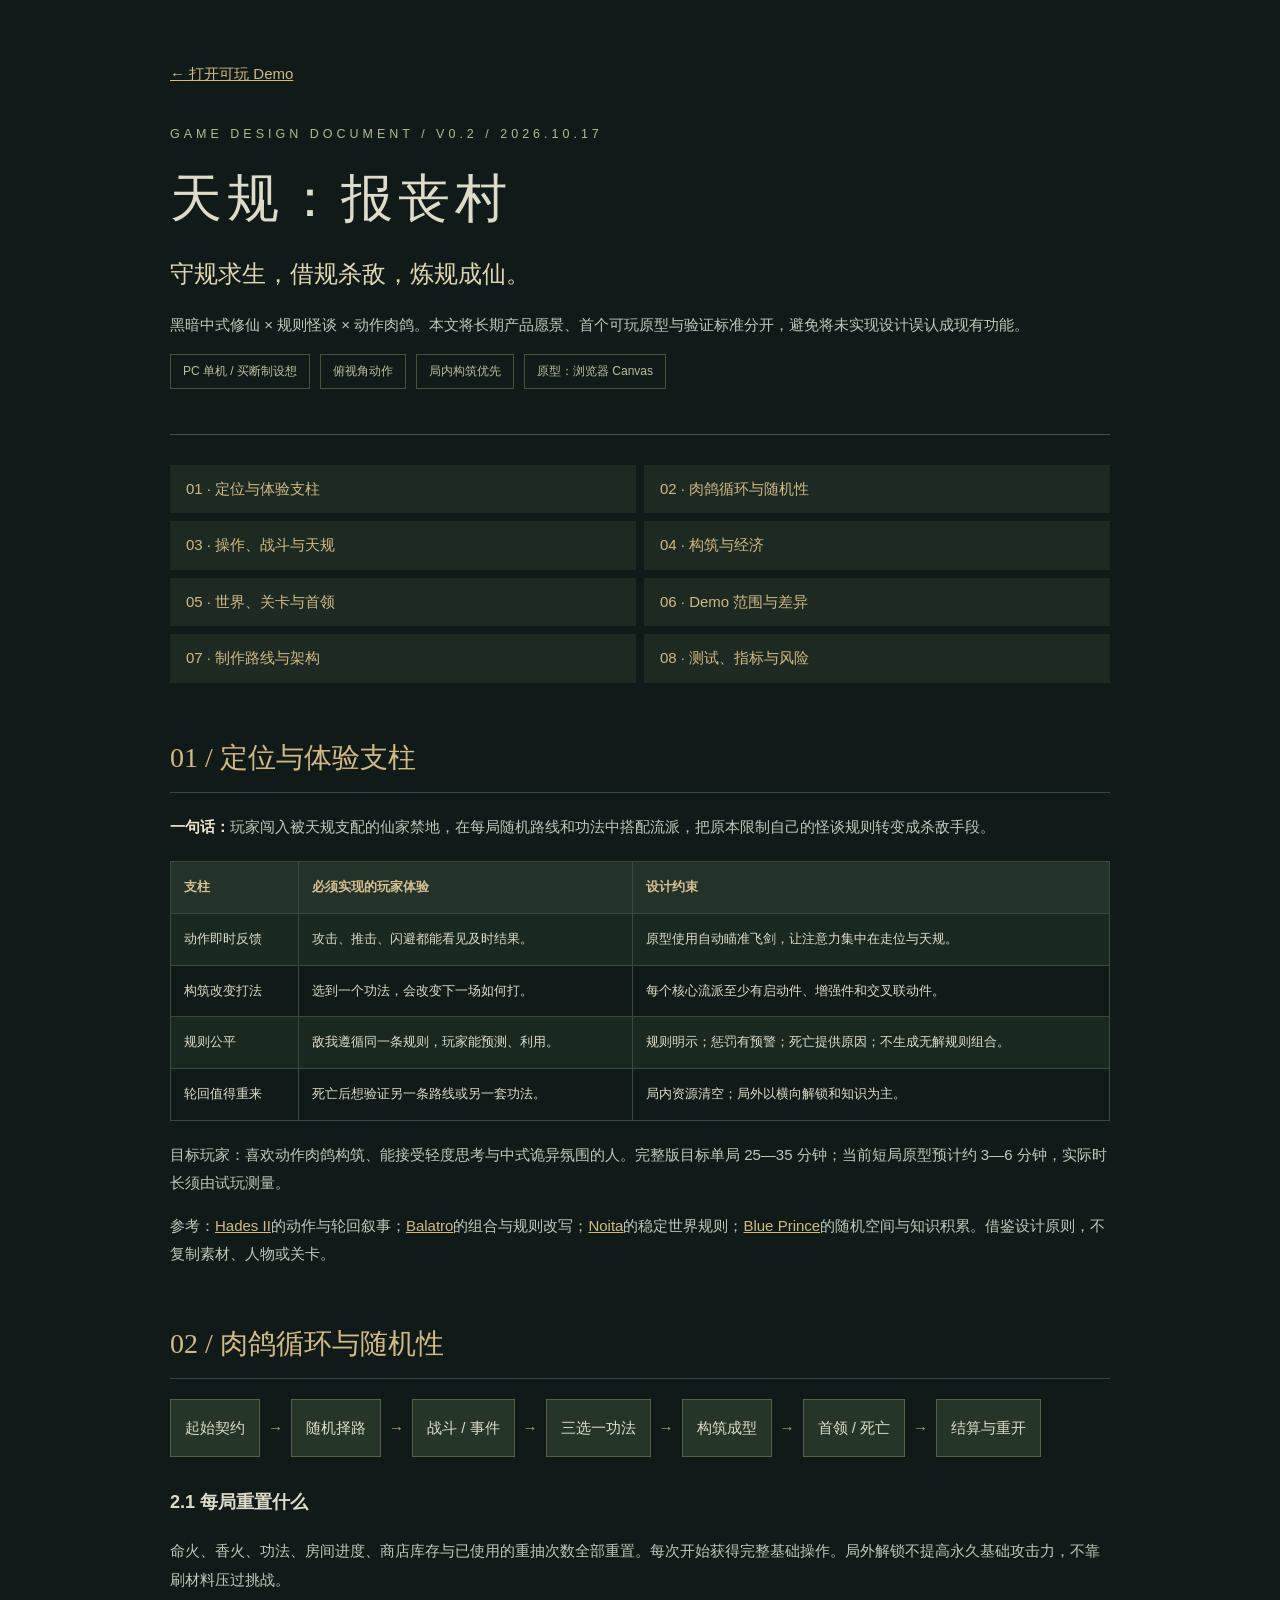
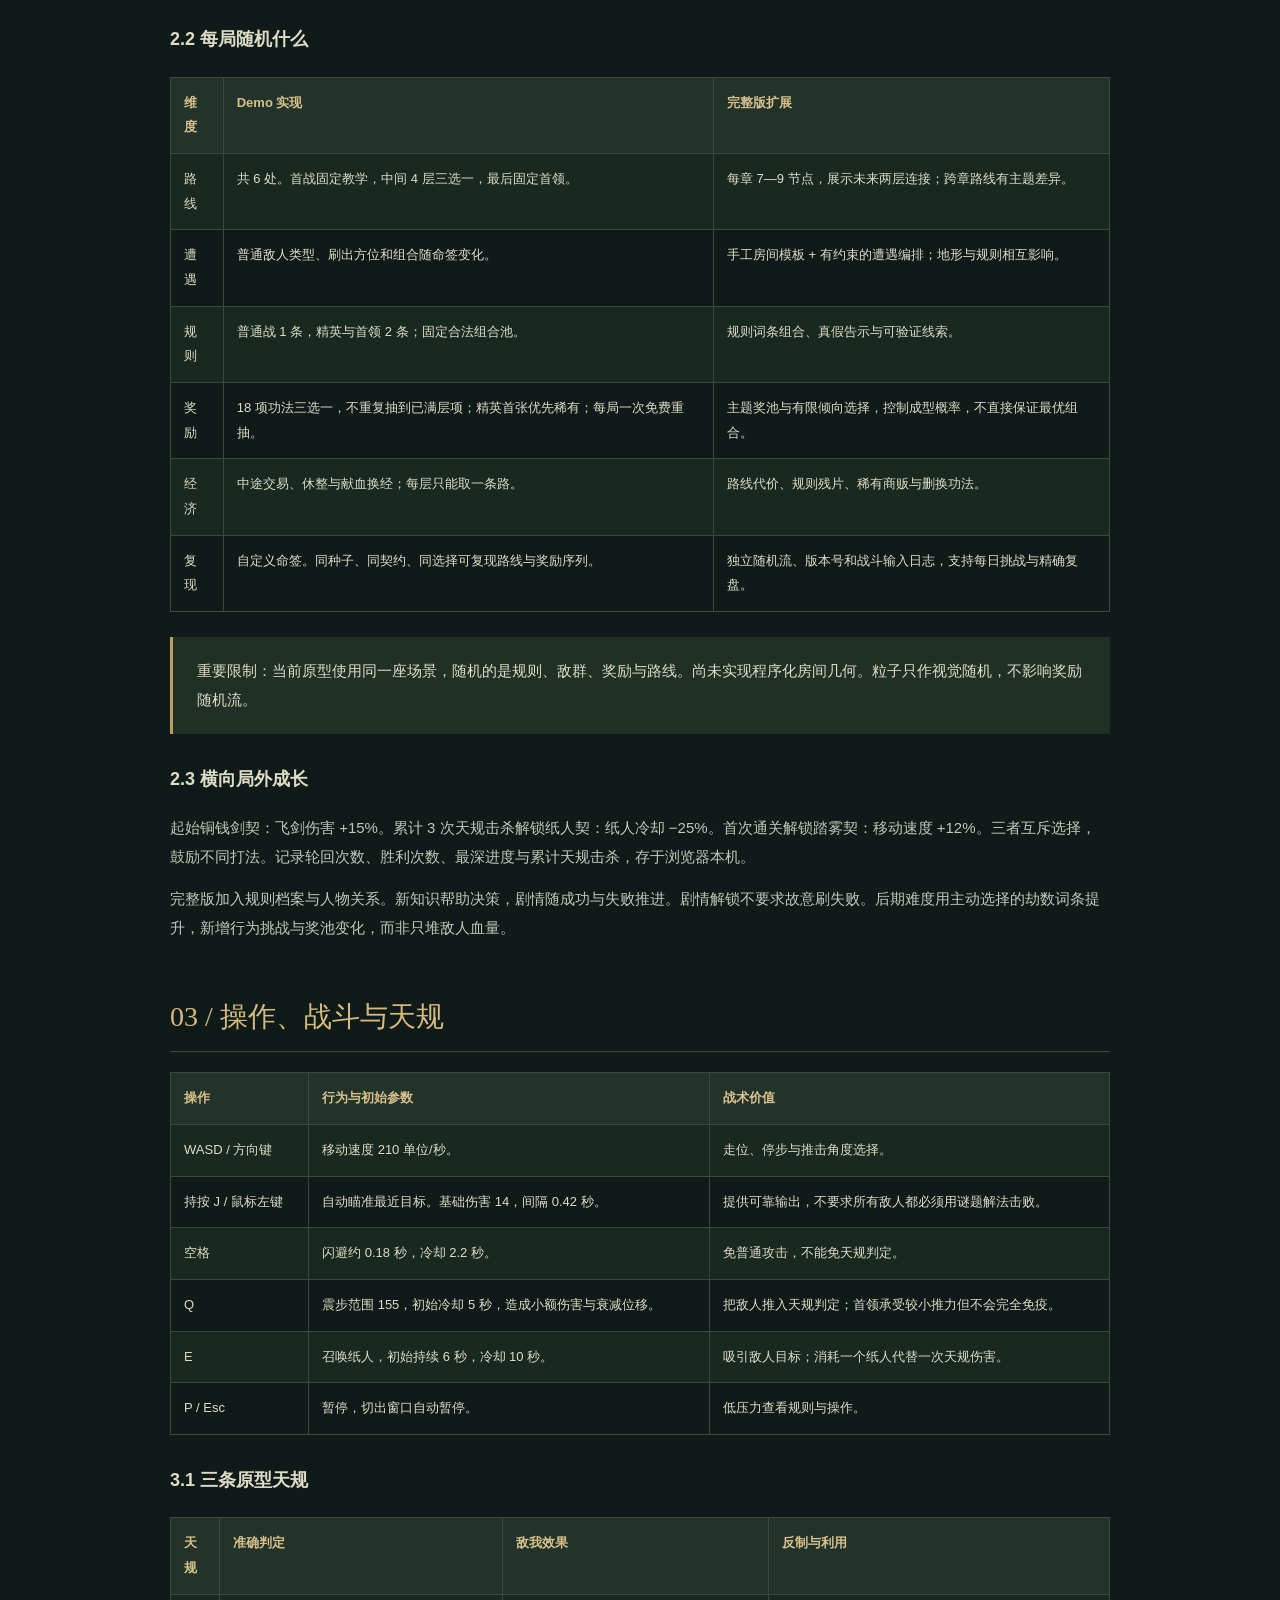
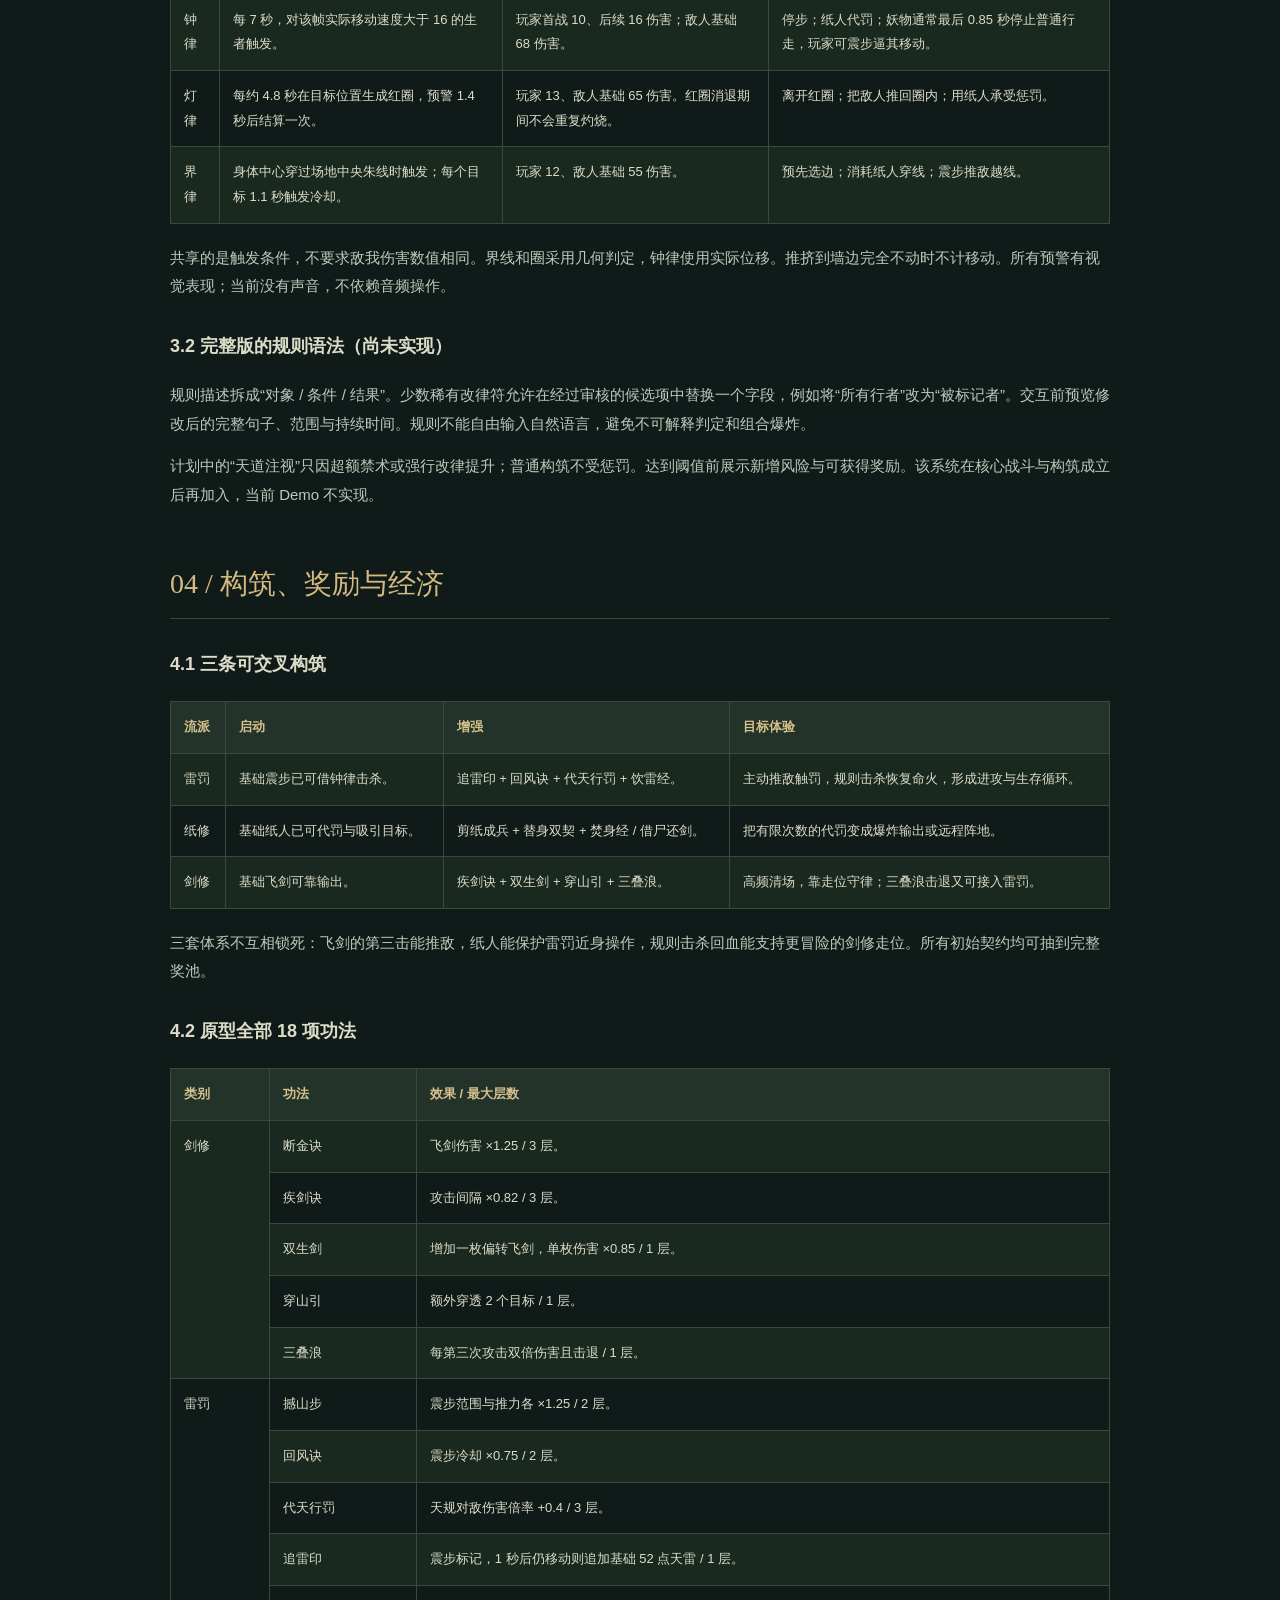
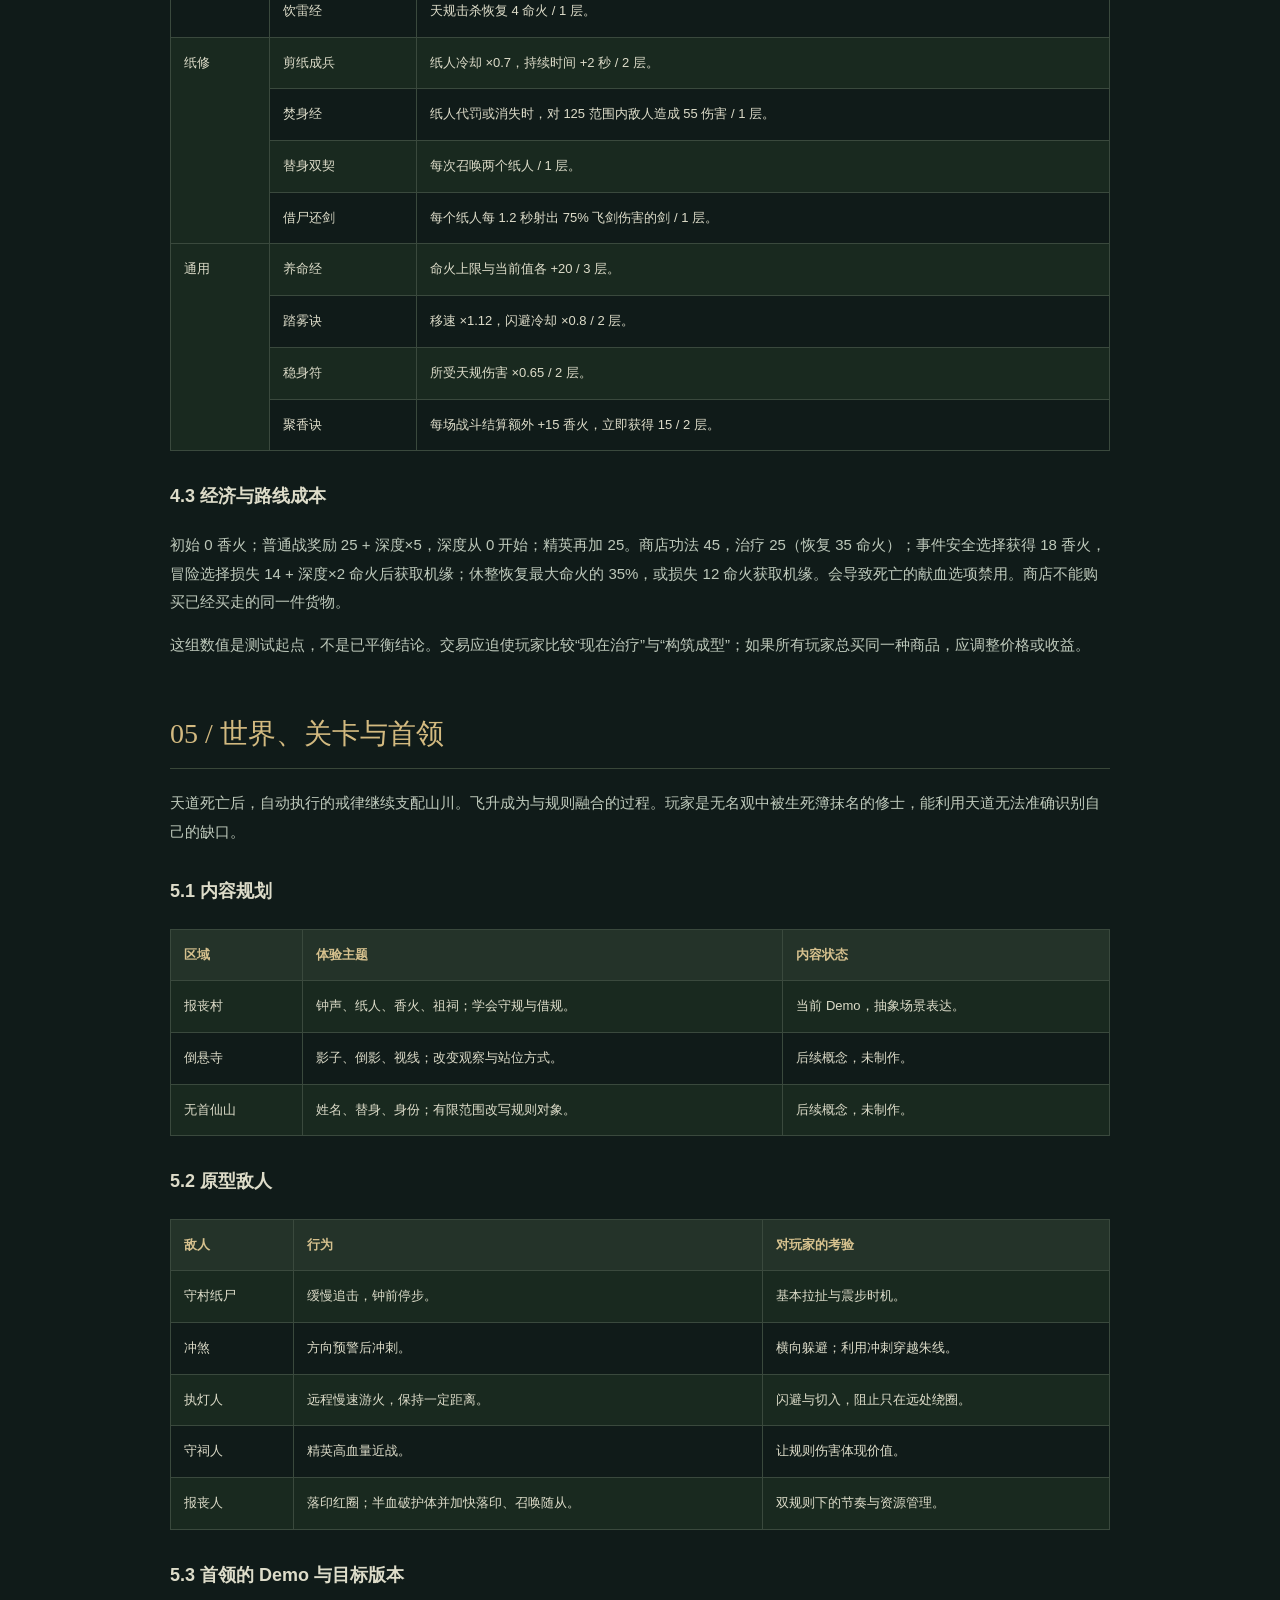
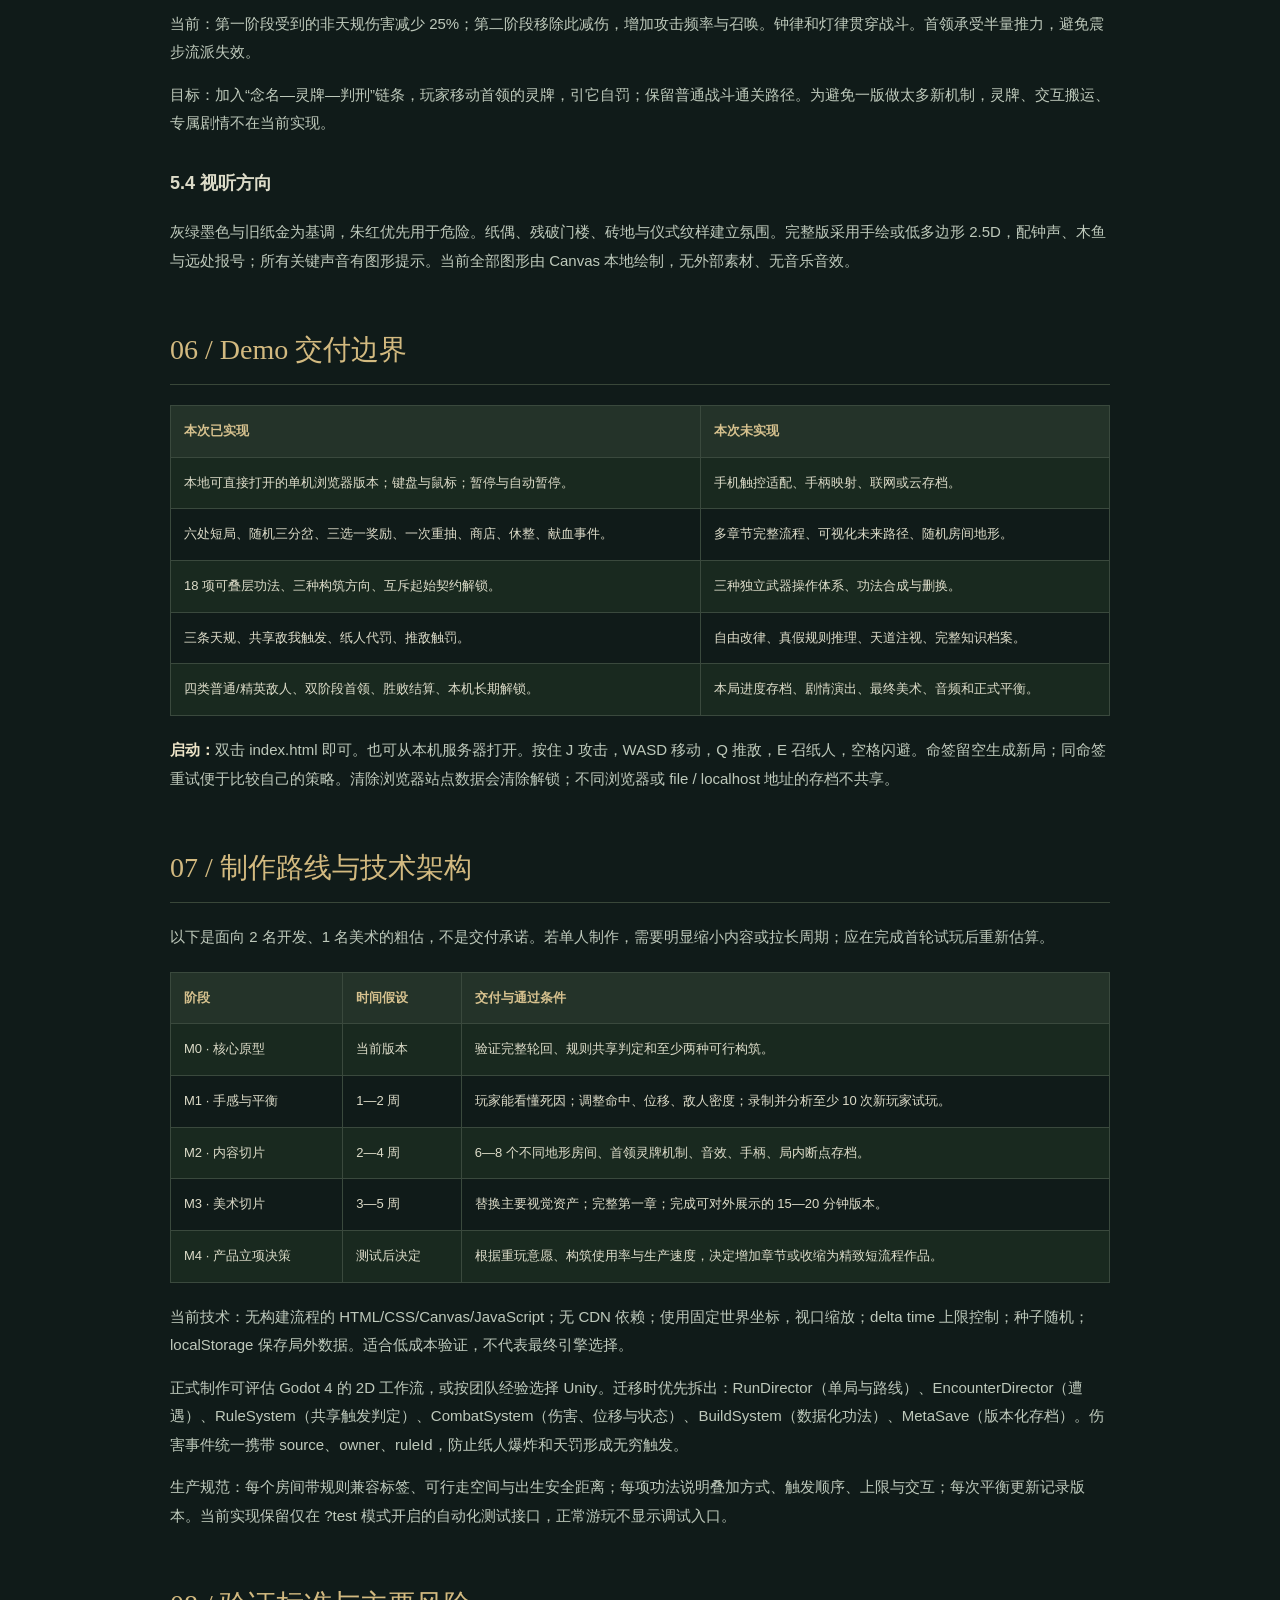
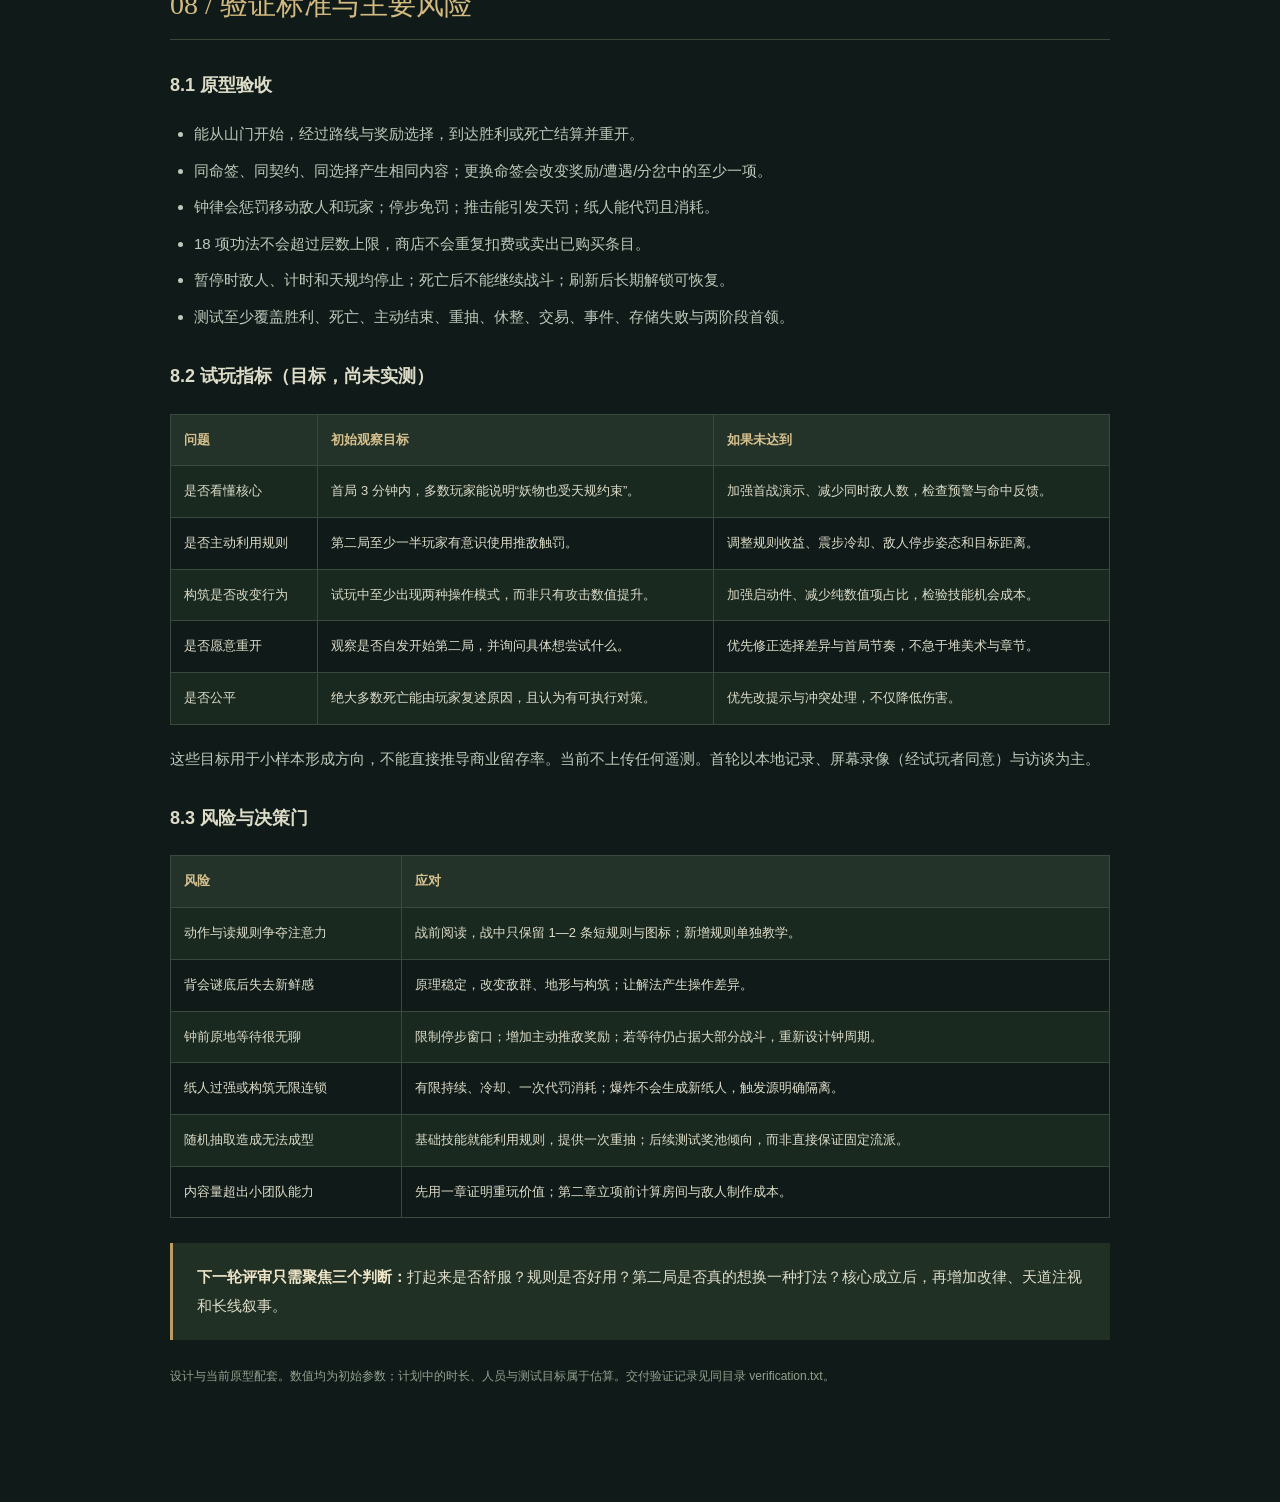
==== plan.html @ 2c5eaa88 "Add playable roguelite demo v0.1 Add the static browser game, design plan, verification record, and " ====
<!doctype html><html lang="zh-CN"><head><meta charset="utf-8"><meta name="viewport" content="width=device-width,initial-scale=1"><title>天规 · 游戏设计与 Demo 计划 v0.2</title><style>
:root{color-scheme:dark}*{box-sizing:border-box}body{margin:0;background:#101b19;color:#dddcc9;font:15px/1.9 -apple-system,"PingFang SC","Microsoft Yahei",sans-serif}main{max-width:1020px;margin:auto;padding:60px 40px 100px}a{color:#d3ba80}header{padding:30px 0 45px;border-bottom:1px solid #475143}header small{letter-spacing:4px;color:#b4b996}h1{font:52px/1.4 "Songti SC",serif;letter-spacing:5px;margin:16px 0}h2{font:28px "Songti SC",serif;color:#d3ba80;margin:56px 0 20px;padding-bottom:15px;border-bottom:1px solid #394739}h3{font-size:18px;margin-top:28px}p{margin:14px 0;color:#bec9bb}b,strong{color:#eee5c8}table{border-collapse:collapse;width:100%;font-size:13px;margin:20px 0}th,td{text-align:left;padding:13px;border:1px solid #3a493d;vertical-align:top}th{background:#243329;color:#d6c18e}tr:nth-child(even){background:#19291f}ul,ol{padding-left:24px;color:#bec9bb}li{margin:8px 0}.lead{font:24px/1.9 "Songti SC",serif;color:#ded6af}.note{padding:20px 24px;border-left:3px solid #bc9e64;background:#203024;margin:25px 0}.chips{display:flex;gap:10px;flex-wrap:wrap}.chips span{border:1px solid #48533e;padding:5px 12px;font-size:12px;color:#bcbf9a}.toc{display:grid;grid-template-columns:1fr 1fr;gap:8px;margin:30px 0}.toc a{background:#1c2a22;padding:10px 16px;text-decoration:none}.flow{display:flex;flex-wrap:wrap;gap:8px;margin:20px 0}.flow span{padding:14px;background:#253528;border:1px solid #566045}.flow i{align-self:center;color:#b7a16e;font-style:normal}.muted{font-size:12px;color:#91a18e}@media(max-width:650px){main{padding:24px 18px}h1{font-size:36px}table{font-size:11px}th,td{padding:8px}.toc{grid-template-columns:1fr}}@media print{body{background:white;color:#222}main{max-width:none;padding:0}p,li,ul,ol{color:#222}h2,a{color:#564126}th,tr:nth-child(even),.note,.toc a{background:#eee}strong,b{color:#222}.toc{display:none}h2{break-after:avoid}tr{break-inside:avoid}}
</style></head><body><main><a href="index.html">← 打开可玩 Demo</a><header><small>GAME DESIGN DOCUMENT / V0.2 / 2026.10.17</small><h1>天规：报丧村</h1><p class="lead">守规求生，借规杀敌，炼规成仙。</p><p>黑暗中式修仙 × 规则怪谈 × 动作肉鸽。本文将长期产品愿景、首个可玩原型与验证标准分开，避免将未实现设计误认成现有功能。</p><div class="chips"><span>PC 单机 / 买断制设想</span><span>俯视角动作</span><span>局内构筑优先</span><span>原型：浏览器 Canvas</span></div></header>
<nav class="toc"><a href="#pitch">01 · 定位与体验支柱</a><a href="#loop">02 · 肉鸽循环与随机性</a><a href="#combat">03 · 操作、战斗与天规</a><a href="#build">04 · 构筑与经济</a><a href="#world">05 · 世界、关卡与首领</a><a href="#scope">06 · Demo 范围与差异</a><a href="#production">07 · 制作路线与架构</a><a href="#validation">08 · 测试、指标与风险</a></nav>
<h2 id="pitch">01 / 定位与体验支柱</h2>
<p><strong>一句话：</strong>玩家闯入被天规支配的仙家禁地，在每局随机路线和功法中搭配流派，把原本限制自己的怪谈规则转变成杀敌手段。</p>
<table><tr><th>支柱</th><th>必须实现的玩家体验</th><th>设计约束</th></tr><tr><td>动作即时反馈</td><td>攻击、推击、闪避都能看见及时结果。</td><td>原型使用自动瞄准飞剑，让注意力集中在走位与天规。</td></tr><tr><td>构筑改变打法</td><td>选到一个功法，会改变下一场如何打。</td><td>每个核心流派至少有启动件、增强件和交叉联动件。</td></tr><tr><td>规则公平</td><td>敌我遵循同一条规则，玩家能预测、利用。</td><td>规则明示；惩罚有预警；死亡提供原因；不生成无解规则组合。</td></tr><tr><td>轮回值得重来</td><td>死亡后想验证另一条路线或另一套功法。</td><td>局内资源清空；局外以横向解锁和知识为主。</td></tr></table>
<p>目标玩家：喜欢动作肉鸽构筑、能接受轻度思考与中式诡异氛围的人。完整版目标单局 25—35 分钟；当前短局原型预计约 3—6 分钟，实际时长须由试玩测量。</p>
<p>参考：<a href="https://www.supergiantgames.com/games/hades-ii/">Hades II</a>的动作与轮回叙事；<a href="https://www.playbalatro.com/">Balatro</a>的组合与规则改写；<a href="https://www.noitagame.com/">Noita</a>的稳定世界规则；<a href="https://blog.playstation.com/2025/04/08/a-tour-of-blue-princes-shifting-rooms-available-april-10-with-playstation-plus-game-catalog/">Blue Prince</a>的随机空间与知识积累。借鉴设计原则，不复制素材、人物或关卡。</p>
<h2 id="loop">02 / 肉鸽循环与随机性</h2>
<div class="flow"><span>起始契约</span><i>→</i><span>随机择路</span><i>→</i><span>战斗 / 事件</span><i>→</i><span>三选一功法</span><i>→</i><span>构筑成型</span><i>→</i><span>首领 / 死亡</span><i>→</i><span>结算与重开</span></div>
<h3>2.1 每局重置什么</h3><p>命火、香火、功法、房间进度、商店库存与已使用的重抽次数全部重置。每次开始获得完整基础操作。局外解锁不提高永久基础攻击力，不靠刷材料压过挑战。</p>
<h3>2.2 每局随机什么</h3>
<table><tr><th>维度</th><th>Demo 实现</th><th>完整版扩展</th></tr><tr><td>路线</td><td>共 6 处。首战固定教学，中间 4 层三选一，最后固定首领。</td><td>每章 7—9 节点，展示未来两层连接；跨章路线有主题差异。</td></tr><tr><td>遭遇</td><td>普通敌人类型、刷出方位和组合随命签变化。</td><td>手工房间模板 + 有约束的遭遇编排；地形与规则相互影响。</td></tr><tr><td>规则</td><td>普通战 1 条，精英与首领 2 条；固定合法组合池。</td><td>规则词条组合、真假告示与可验证线索。</td></tr><tr><td>奖励</td><td>18 项功法三选一，不重复抽到已满层项；精英首张优先稀有；每局一次免费重抽。</td><td>主题奖池与有限倾向选择，控制成型概率，不直接保证最优组合。</td></tr><tr><td>经济</td><td>中途交易、休整与献血换经；每层只能取一条路。</td><td>路线代价、规则残片、稀有商贩与删换功法。</td></tr><tr><td>复现</td><td>自定义命签。同种子、同契约、同选择可复现路线与奖励序列。</td><td>独立随机流、版本号和战斗输入日志，支持每日挑战与精确复盘。</td></tr></table>
<div class="note">重要限制：当前原型使用同一座场景，随机的是规则、敌群、奖励与路线。尚未实现程序化房间几何。粒子只作视觉随机，不影响奖励随机流。</div>
<h3>2.3 横向局外成长</h3><p>起始铜钱剑契：飞剑伤害 +15%。累计 3 次天规击杀解锁纸人契：纸人冷却 −25%。首次通关解锁踏雾契：移动速度 +12%。三者互斥选择，鼓励不同打法。记录轮回次数、胜利次数、最深进度与累计天规击杀，存于浏览器本机。</p><p>完整版加入规则档案与人物关系。新知识帮助决策，剧情随成功与失败推进。剧情解锁不要求故意刷失败。后期难度用主动选择的劫数词条提升，新增行为挑战与奖池变化，而非只堆敌人血量。</p>
<h2 id="combat">03 / 操作、战斗与天规</h2>
<table><tr><th>操作</th><th>行为与初始参数</th><th>战术价值</th></tr><tr><td>WASD / 方向键</td><td>移动速度 210 单位/秒。</td><td>走位、停步与推击角度选择。</td></tr><tr><td>持按 J / 鼠标左键</td><td>自动瞄准最近目标。基础伤害 14，间隔 0.42 秒。</td><td>提供可靠输出，不要求所有敌人都必须用谜题解法击败。</td></tr><tr><td>空格</td><td>闪避约 0.18 秒，冷却 2.2 秒。</td><td>免普通攻击，不能免天规判定。</td></tr><tr><td>Q</td><td>震步范围 155，初始冷却 5 秒，造成小额伤害与衰减位移。</td><td>把敌人推入天规判定；首领承受较小推力但不会完全免疫。</td></tr><tr><td>E</td><td>召唤纸人，初始持续 6 秒，冷却 10 秒。</td><td>吸引敌人目标；消耗一个纸人代替一次天规伤害。</td></tr><tr><td>P / Esc</td><td>暂停，切出窗口自动暂停。</td><td>低压力查看规则与操作。</td></tr></table>
<h3>3.1 三条原型天规</h3>
<table><tr><th>天规</th><th>准确判定</th><th>敌我效果</th><th>反制与利用</th></tr><tr><td>钟律</td><td>每 7 秒，对该帧实际移动速度大于 16 的生者触发。</td><td>玩家首战 10、后续 16 伤害；敌人基础 68 伤害。</td><td>停步；纸人代罚；妖物通常最后 0.85 秒停止普通行走，玩家可震步逼其移动。</td></tr><tr><td>灯律</td><td>每约 4.8 秒在目标位置生成红圈，预警 1.4 秒后结算一次。</td><td>玩家 13、敌人基础 65 伤害。红圈消退期间不会重复灼烧。</td><td>离开红圈；把敌人推回圈内；用纸人承受惩罚。</td></tr><tr><td>界律</td><td>身体中心穿过场地中央朱线时触发；每个目标 1.1 秒触发冷却。</td><td>玩家 12、敌人基础 55 伤害。</td><td>预先选边；消耗纸人穿线；震步推敌越线。</td></tr></table>
<p>共享的是触发条件，不要求敌我伤害数值相同。界线和圈采用几何判定，钟律使用实际位移。推挤到墙边完全不动时不计移动。所有预警有视觉表现；当前没有声音，不依赖音频操作。</p>
<h3>3.2 完整版的规则语法（尚未实现）</h3><p>规则描述拆成“对象 / 条件 / 结果”。少数稀有改律符允许在经过审核的候选项中替换一个字段，例如将“所有行者”改为“被标记者”。交互前预览修改后的完整句子、范围与持续时间。规则不能自由输入自然语言，避免不可解释判定和组合爆炸。</p>
<p>计划中的“天道注视”只因超额禁术或强行改律提升；普通构筑不受惩罚。达到阈值前展示新增风险与可获得奖励。该系统在核心战斗与构筑成立后再加入，当前 Demo 不实现。</p>
<h2 id="build">04 / 构筑、奖励与经济</h2>
<h3>4.1 三条可交叉构筑</h3><table><tr><th>流派</th><th>启动</th><th>增强</th><th>目标体验</th></tr><tr><td>雷罚</td><td>基础震步已可借钟律击杀。</td><td>追雷印 + 回风诀 + 代天行罚 + 饮雷经。</td><td>主动推敌触罚，规则击杀恢复命火，形成进攻与生存循环。</td></tr><tr><td>纸修</td><td>基础纸人已可代罚与吸引目标。</td><td>剪纸成兵 + 替身双契 + 焚身经 / 借尸还剑。</td><td>把有限次数的代罚变成爆炸输出或远程阵地。</td></tr><tr><td>剑修</td><td>基础飞剑可靠输出。</td><td>疾剑诀 + 双生剑 + 穿山引 + 三叠浪。</td><td>高频清场，靠走位守律；三叠浪击退又可接入雷罚。</td></tr></table>
<p>三套体系不互相锁死：飞剑的第三击能推敌，纸人能保护雷罚近身操作，规则击杀回血能支持更冒险的剑修走位。所有初始契约均可抽到完整奖池。</p>
<h3>4.2 原型全部 18 项功法</h3><table><tr><th>类别</th><th>功法</th><th>效果 / 最大层数</th></tr><tr><td rowspan="5">剑修</td><td>断金诀</td><td>飞剑伤害 ×1.25 / 3 层。</td></tr><tr><td>疾剑诀</td><td>攻击间隔 ×0.82 / 3 层。</td></tr><tr><td>双生剑</td><td>增加一枚偏转飞剑，单枚伤害 ×0.85 / 1 层。</td></tr><tr><td>穿山引</td><td>额外穿透 2 个目标 / 1 层。</td></tr><tr><td>三叠浪</td><td>每第三次攻击双倍伤害且击退 / 1 层。</td></tr><tr><td rowspan="5">雷罚</td><td>撼山步</td><td>震步范围与推力各 ×1.25 / 2 层。</td></tr><tr><td>回风诀</td><td>震步冷却 ×0.75 / 2 层。</td></tr><tr><td>代天行罚</td><td>天规对敌伤害倍率 +0.4 / 3 层。</td></tr><tr><td>追雷印</td><td>震步标记，1 秒后仍移动则追加基础 52 点天雷 / 1 层。</td></tr><tr><td>饮雷经</td><td>天规击杀恢复 4 命火 / 1 层。</td></tr><tr><td rowspan="4">纸修</td><td>剪纸成兵</td><td>纸人冷却 ×0.7，持续时间 +2 秒 / 2 层。</td></tr><tr><td>焚身经</td><td>纸人代罚或消失时，对 125 范围内敌人造成 55 伤害 / 1 层。</td></tr><tr><td>替身双契</td><td>每次召唤两个纸人 / 1 层。</td></tr><tr><td>借尸还剑</td><td>每个纸人每 1.2 秒射出 75% 飞剑伤害的剑 / 1 层。</td></tr><tr><td rowspan="4">通用</td><td>养命经</td><td>命火上限与当前值各 +20 / 3 层。</td></tr><tr><td>踏雾诀</td><td>移速 ×1.12，闪避冷却 ×0.8 / 2 层。</td></tr><tr><td>稳身符</td><td>所受天规伤害 ×0.65 / 2 层。</td></tr><tr><td>聚香诀</td><td>每场战斗结算额外 +15 香火，立即获得 15 / 2 层。</td></tr></table>
<h3>4.3 经济与路线成本</h3><p>初始 0 香火；普通战奖励 25 + 深度×5，深度从 0 开始；精英再加 25。商店功法 45，治疗 25（恢复 35 命火）；事件安全选择获得 18 香火，冒险选择损失 14 + 深度×2 命火后获取机缘；休整恢复最大命火的 35%，或损失 12 命火获取机缘。会导致死亡的献血选项禁用。商店不能购买已经买走的同一件货物。</p><p>这组数值是测试起点，不是已平衡结论。交易应迫使玩家比较“现在治疗”与“构筑成型”；如果所有玩家总买同一种商品，应调整价格或收益。</p>
<h2 id="world">05 / 世界、关卡与首领</h2>
<p>天道死亡后，自动执行的戒律继续支配山川。飞升成为与规则融合的过程。玩家是无名观中被生死簿抹名的修士，能利用天道无法准确识别自己的缺口。</p>
<h3>5.1 内容规划</h3><table><tr><th>区域</th><th>体验主题</th><th>内容状态</th></tr><tr><td>报丧村</td><td>钟声、纸人、香火、祖祠；学会守规与借规。</td><td>当前 Demo，抽象场景表达。</td></tr><tr><td>倒悬寺</td><td>影子、倒影、视线；改变观察与站位方式。</td><td>后续概念，未制作。</td></tr><tr><td>无首仙山</td><td>姓名、替身、身份；有限范围改写规则对象。</td><td>后续概念，未制作。</td></tr></table>
<h3>5.2 原型敌人</h3><table><tr><th>敌人</th><th>行为</th><th>对玩家的考验</th></tr><tr><td>守村纸尸</td><td>缓慢追击，钟前停步。</td><td>基本拉扯与震步时机。</td></tr><tr><td>冲煞</td><td>方向预警后冲刺。</td><td>横向躲避；利用冲刺穿越朱线。</td></tr><tr><td>执灯人</td><td>远程慢速游火，保持一定距离。</td><td>闪避与切入，阻止只在远处绕圈。</td></tr><tr><td>守祠人</td><td>精英高血量近战。</td><td>让规则伤害体现价值。</td></tr><tr><td>报丧人</td><td>落印红圈；半血破护体并加快落印、召唤随从。</td><td>双规则下的节奏与资源管理。</td></tr></table>
<h3>5.3 首领的 Demo 与目标版本</h3><p>当前：第一阶段受到的非天规伤害减少 25%；第二阶段移除此减伤，增加攻击频率与召唤。钟律和灯律贯穿战斗。首领承受半量推力，避免震步流派失效。</p><p>目标：加入“念名—灵牌—判刑”链条，玩家移动首领的灵牌，引它自罚；保留普通战斗通关路径。为避免一版做太多新机制，灵牌、交互搬运、专属剧情不在当前实现。</p>
<h3>5.4 视听方向</h3><p>灰绿墨色与旧纸金为基调，朱红优先用于危险。纸偶、残破门楼、砖地与仪式纹样建立氛围。完整版采用手绘或低多边形 2.5D，配钟声、木鱼与远处报号；所有关键声音有图形提示。当前全部图形由 Canvas 本地绘制，无外部素材、无音乐音效。</p>
<h2 id="scope">06 / Demo 交付边界</h2>
<table><tr><th>本次已实现</th><th>本次未实现</th></tr><tr><td>本地可直接打开的单机浏览器版本；键盘与鼠标；暂停与自动暂停。</td><td>手机触控适配、手柄映射、联网或云存档。</td></tr><tr><td>六处短局、随机三分岔、三选一奖励、一次重抽、商店、休整、献血事件。</td><td>多章节完整流程、可视化未来路径、随机房间地形。</td></tr><tr><td>18 项可叠层功法、三种构筑方向、互斥起始契约解锁。</td><td>三种独立武器操作体系、功法合成与删换。</td></tr><tr><td>三条天规、共享敌我触发、纸人代罚、推敌触罚。</td><td>自由改律、真假规则推理、天道注视、完整知识档案。</td></tr><tr><td>四类普通/精英敌人、双阶段首领、胜败结算、本机长期解锁。</td><td>本局进度存档、剧情演出、最终美术、音频和正式平衡。</td></tr></table>
<p><strong>启动：</strong>双击 index.html 即可。也可从本机服务器打开。按住 J 攻击，WASD 移动，Q 推敌，E 召纸人，空格闪避。命签留空生成新局；同命签重试便于比较自己的策略。清除浏览器站点数据会清除解锁；不同浏览器或 file / localhost 地址的存档不共享。</p>
<h2 id="production">07 / 制作路线与技术架构</h2>
<p>以下是面向 2 名开发、1 名美术的粗估，不是交付承诺。若单人制作，需要明显缩小内容或拉长周期；应在完成首轮试玩后重新估算。</p>
<table><tr><th>阶段</th><th>时间假设</th><th>交付与通过条件</th></tr><tr><td>M0 · 核心原型</td><td>当前版本</td><td>验证完整轮回、规则共享判定和至少两种可行构筑。</td></tr><tr><td>M1 · 手感与平衡</td><td>1—2 周</td><td>玩家能看懂死因；调整命中、位移、敌人密度；录制并分析至少 10 次新玩家试玩。</td></tr><tr><td>M2 · 内容切片</td><td>2—4 周</td><td>6—8 个不同地形房间、首领灵牌机制、音效、手柄、局内断点存档。</td></tr><tr><td>M3 · 美术切片</td><td>3—5 周</td><td>替换主要视觉资产；完整第一章；完成可对外展示的 15—20 分钟版本。</td></tr><tr><td>M4 · 产品立项决策</td><td>测试后决定</td><td>根据重玩意愿、构筑使用率与生产速度，决定增加章节或收缩为精致短流程作品。</td></tr></table>
<p>当前技术：无构建流程的 HTML/CSS/Canvas/JavaScript；无 CDN 依赖；使用固定世界坐标，视口缩放；delta time 上限控制；种子随机；localStorage 保存局外数据。适合低成本验证，不代表最终引擎选择。</p>
<p>正式制作可评估 Godot 4 的 2D 工作流，或按团队经验选择 Unity。迁移时优先拆出：RunDirector（单局与路线）、EncounterDirector（遭遇）、RuleSystem（共享触发判定）、CombatSystem（伤害、位移与状态）、BuildSystem（数据化功法）、MetaSave（版本化存档）。伤害事件统一携带 source、owner、ruleId，防止纸人爆炸和天罚形成无穷触发。</p>
<p>生产规范：每个房间带规则兼容标签、可行走空间与出生安全距离；每项功法说明叠加方式、触发顺序、上限与交互；每次平衡更新记录版本。当前实现保留仅在 ?test 模式开启的自动化测试接口，正常游玩不显示调试入口。</p>
<h2 id="validation">08 / 验证标准与主要风险</h2>
<h3>8.1 原型验收</h3><ul><li>能从山门开始，经过路线与奖励选择，到达胜利或死亡结算并重开。</li><li>同命签、同契约、同选择产生相同内容；更换命签会改变奖励/遭遇/分岔中的至少一项。</li><li>钟律会惩罚移动敌人和玩家；停步免罚；推击能引发天罚；纸人能代罚且消耗。</li><li>18 项功法不会超过层数上限，商店不会重复扣费或卖出已购买条目。</li><li>暂停时敌人、计时和天规均停止；死亡后不能继续战斗；刷新后长期解锁可恢复。</li><li>测试至少覆盖胜利、死亡、主动结束、重抽、休整、交易、事件、存储失败与两阶段首领。</li></ul>
<h3>8.2 试玩指标（目标，尚未实测）</h3><table><tr><th>问题</th><th>初始观察目标</th><th>如果未达到</th></tr><tr><td>是否看懂核心</td><td>首局 3 分钟内，多数玩家能说明“妖物也受天规约束”。</td><td>加强首战演示、减少同时敌人数，检查预警与命中反馈。</td></tr><tr><td>是否主动利用规则</td><td>第二局至少一半玩家有意识使用推敌触罚。</td><td>调整规则收益、震步冷却、敌人停步姿态和目标距离。</td></tr><tr><td>构筑是否改变行为</td><td>试玩中至少出现两种操作模式，而非只有攻击数值提升。</td><td>加强启动件、减少纯数值项占比，检验技能机会成本。</td></tr><tr><td>是否愿意重开</td><td>观察是否自发开始第二局，并询问具体想尝试什么。</td><td>优先修正选择差异与首局节奏，不急于堆美术与章节。</td></tr><tr><td>是否公平</td><td>绝大多数死亡能由玩家复述原因，且认为有可执行对策。</td><td>优先改提示与冲突处理，不仅降低伤害。</td></tr></table>
<p>这些目标用于小样本形成方向，不能直接推导商业留存率。当前不上传任何遥测。首轮以本地记录、屏幕录像（经试玩者同意）与访谈为主。</p>
<h3>8.3 风险与决策门</h3><table><tr><th>风险</th><th>应对</th></tr><tr><td>动作与读规则争夺注意力</td><td>战前阅读，战中只保留 1—2 条短规则与图标；新增规则单独教学。</td></tr><tr><td>背会谜底后失去新鲜感</td><td>原理稳定，改变敌群、地形与构筑；让解法产生操作差异。</td></tr><tr><td>钟前原地等待很无聊</td><td>限制停步窗口；增加主动推敌奖励；若等待仍占据大部分战斗，重新设计钟周期。</td></tr><tr><td>纸人过强或构筑无限连锁</td><td>有限持续、冷却、一次代罚消耗；爆炸不会生成新纸人，触发源明确隔离。</td></tr><tr><td>随机抽取造成无法成型</td><td>基础技能就能利用规则，提供一次重抽；后续测试奖池倾向，而非直接保证固定流派。</td></tr><tr><td>内容量超出小团队能力</td><td>先用一章证明重玩价值；第二章立项前计算房间与敌人制作成本。</td></tr></table>
<div class="note"><strong>下一轮评审只需聚焦三个判断：</strong>打起来是否舒服？规则是否好用？第二局是否真的想换一种打法？核心成立后，再增加改律、天道注视和长线叙事。</div>
<p class="muted">设计与当前原型配套。数值均为初始参数；计划中的时长、人员与测试目标属于估算。交付验证记录见同目录 verification.txt。</p>
</main></body></html>
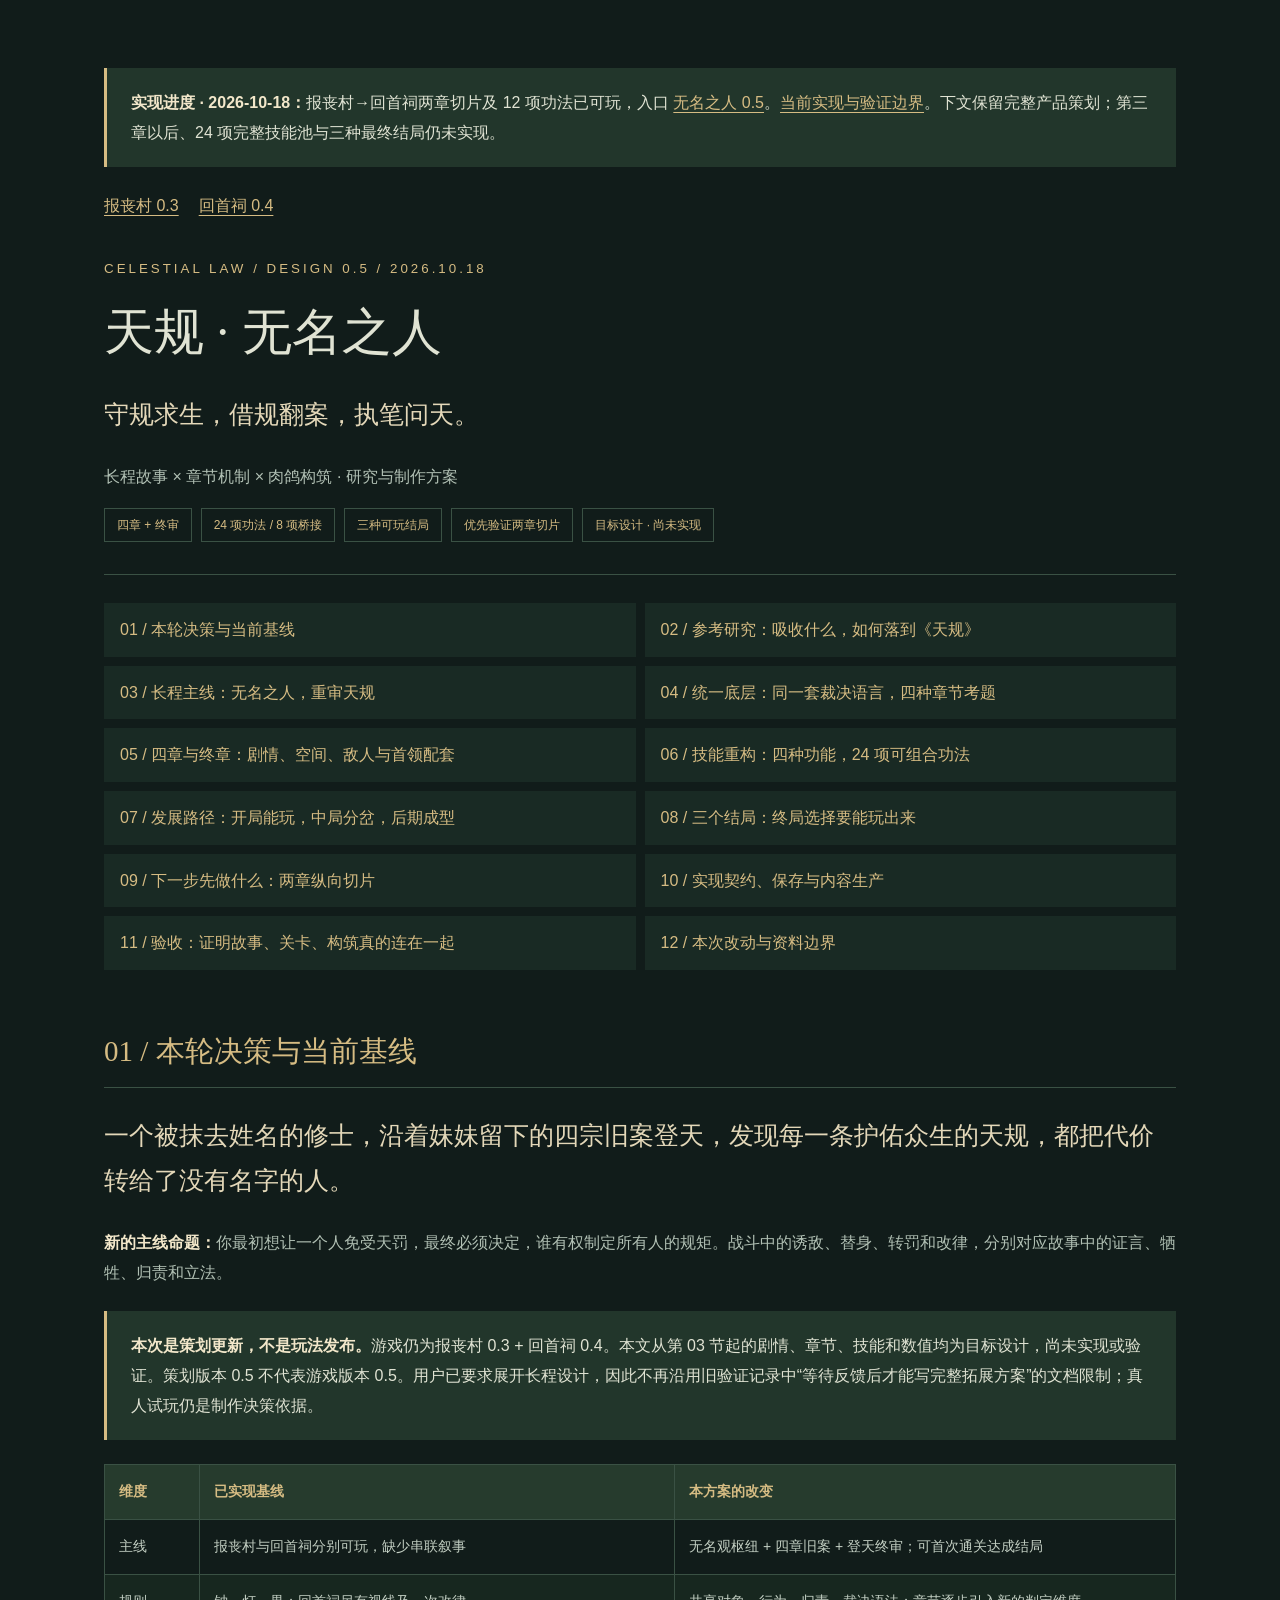
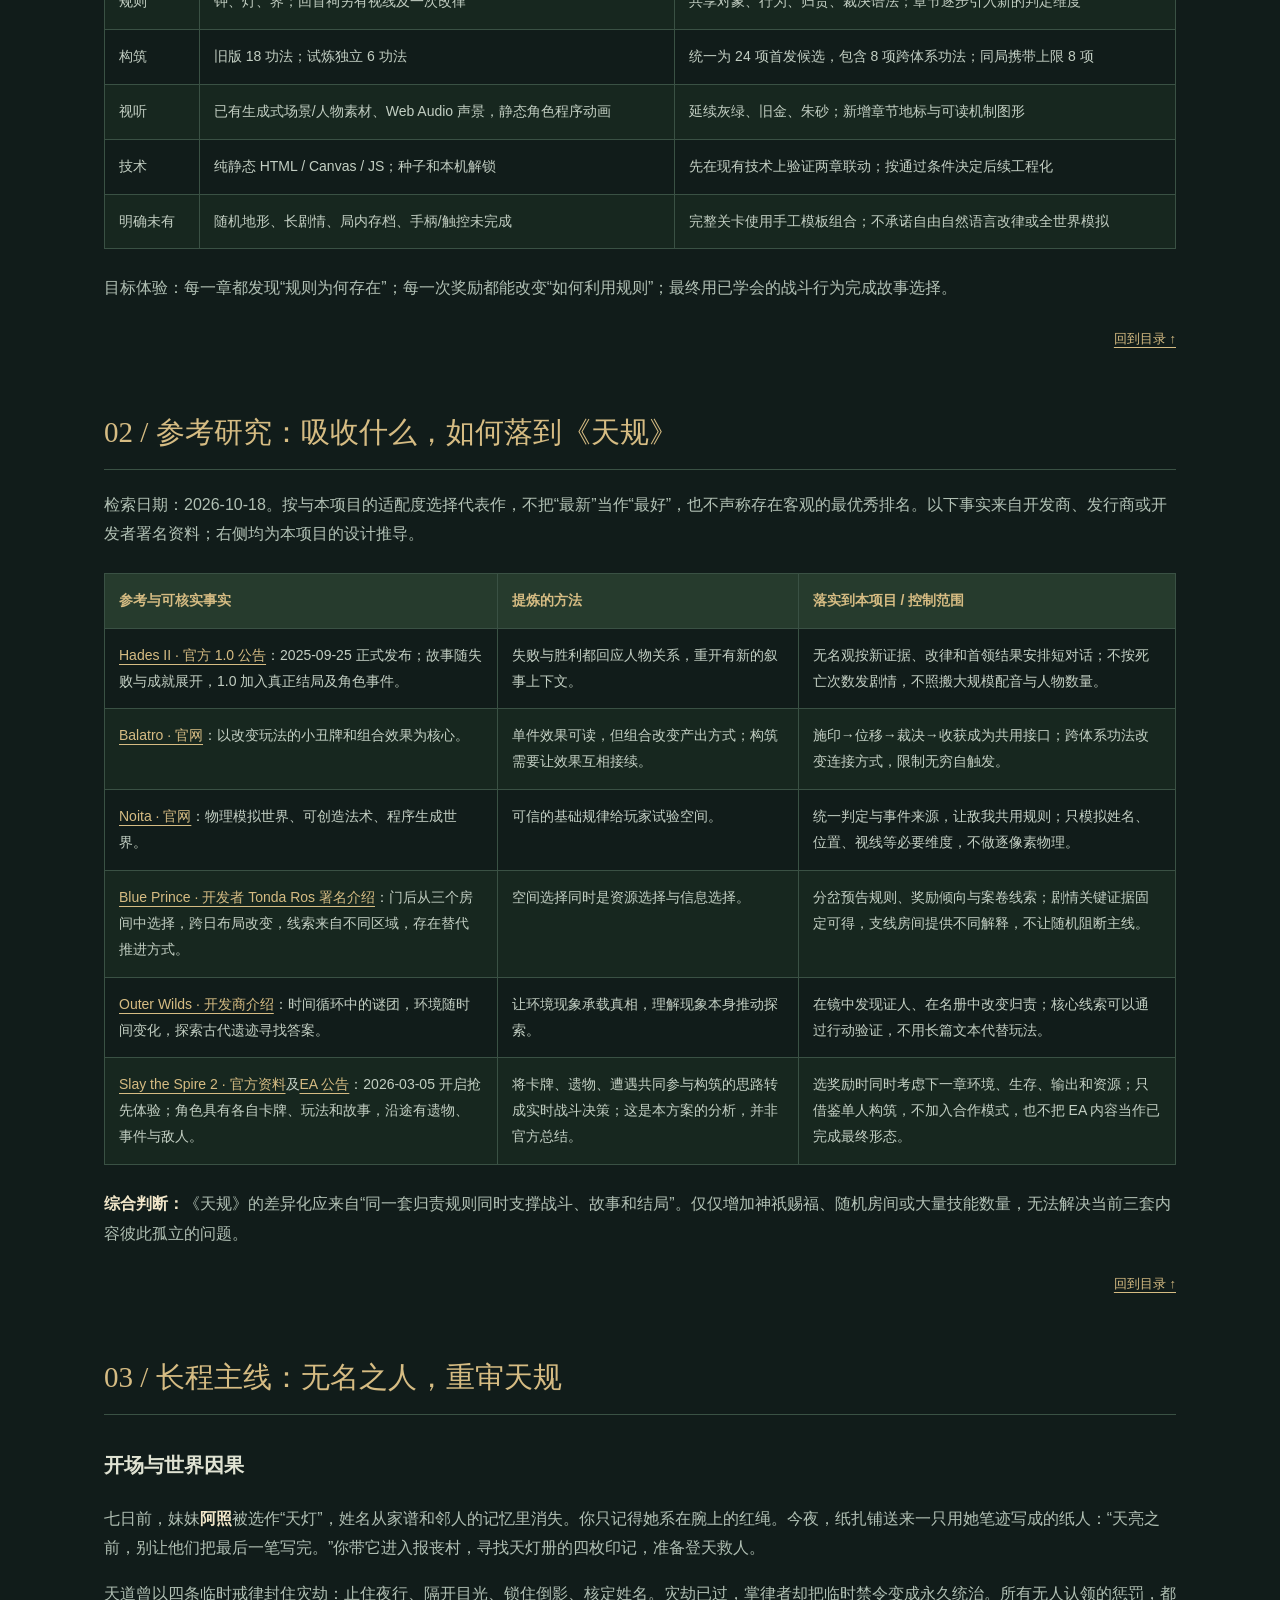
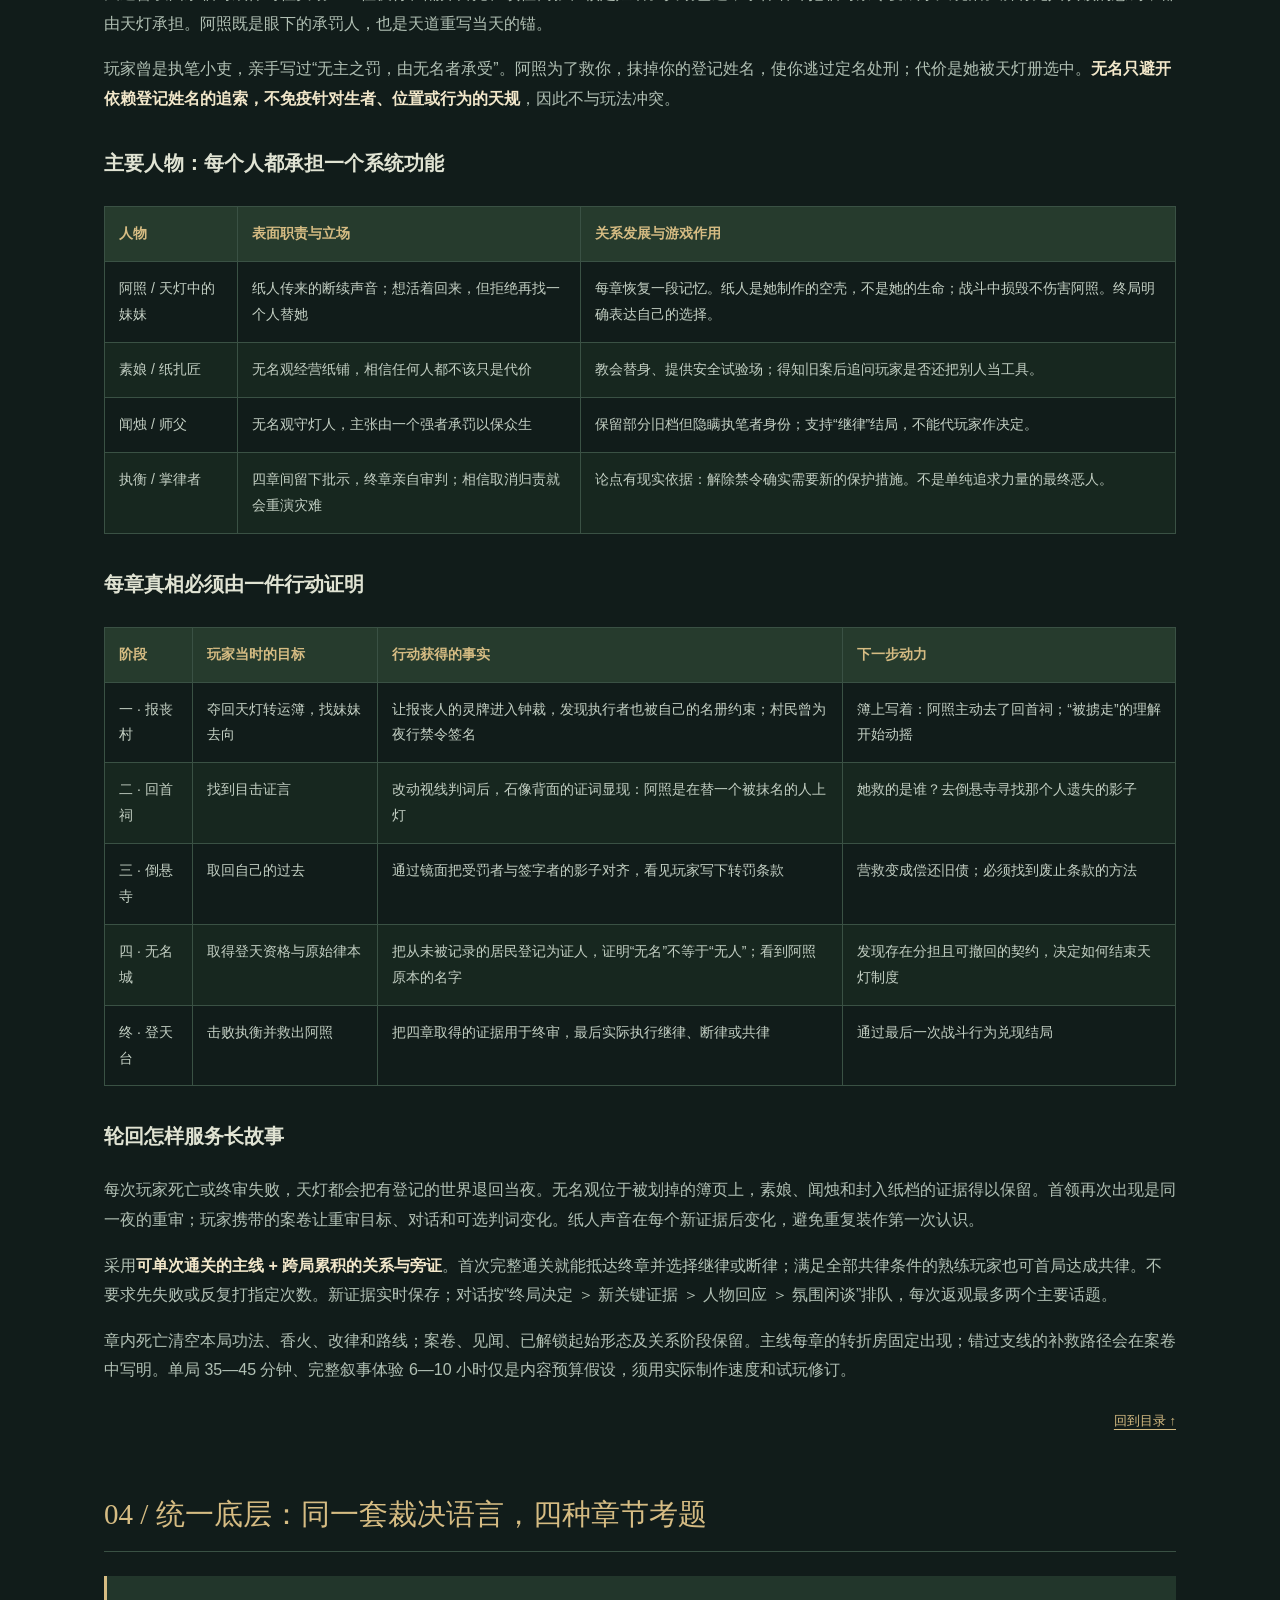
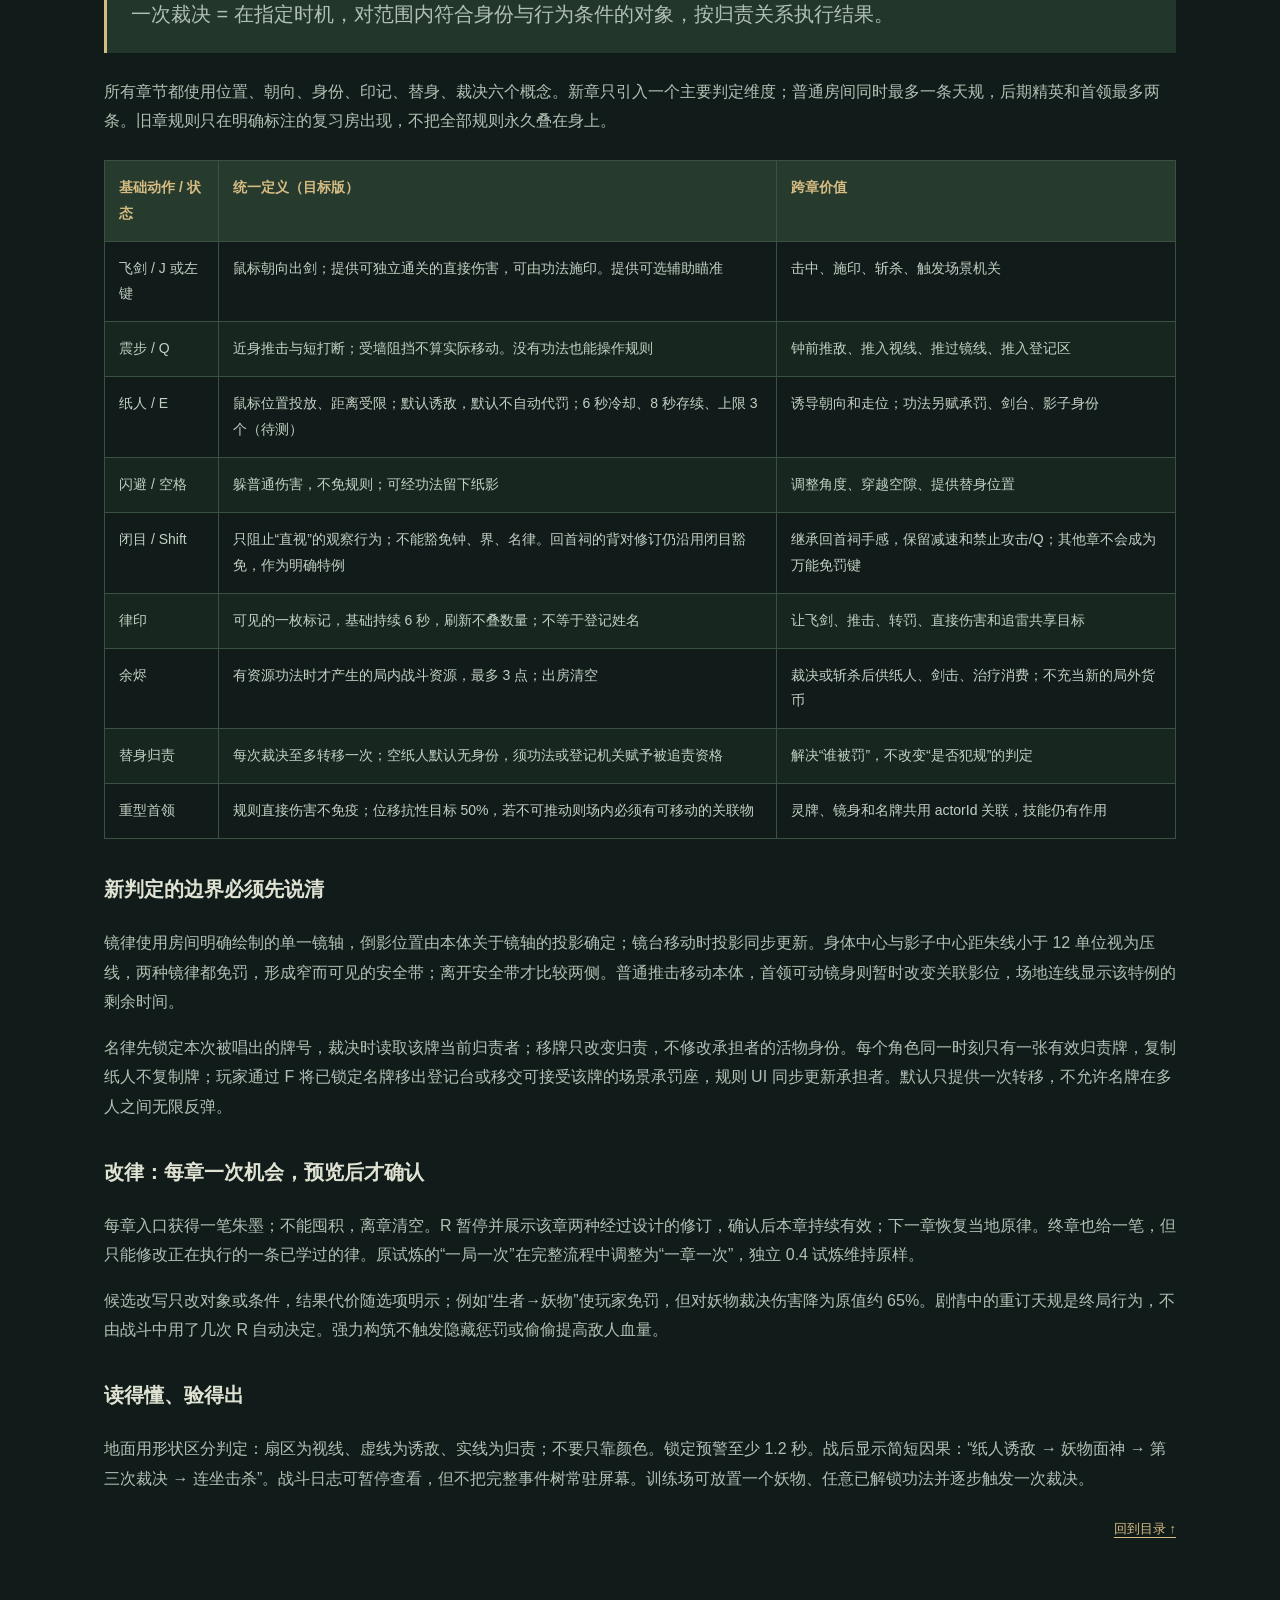
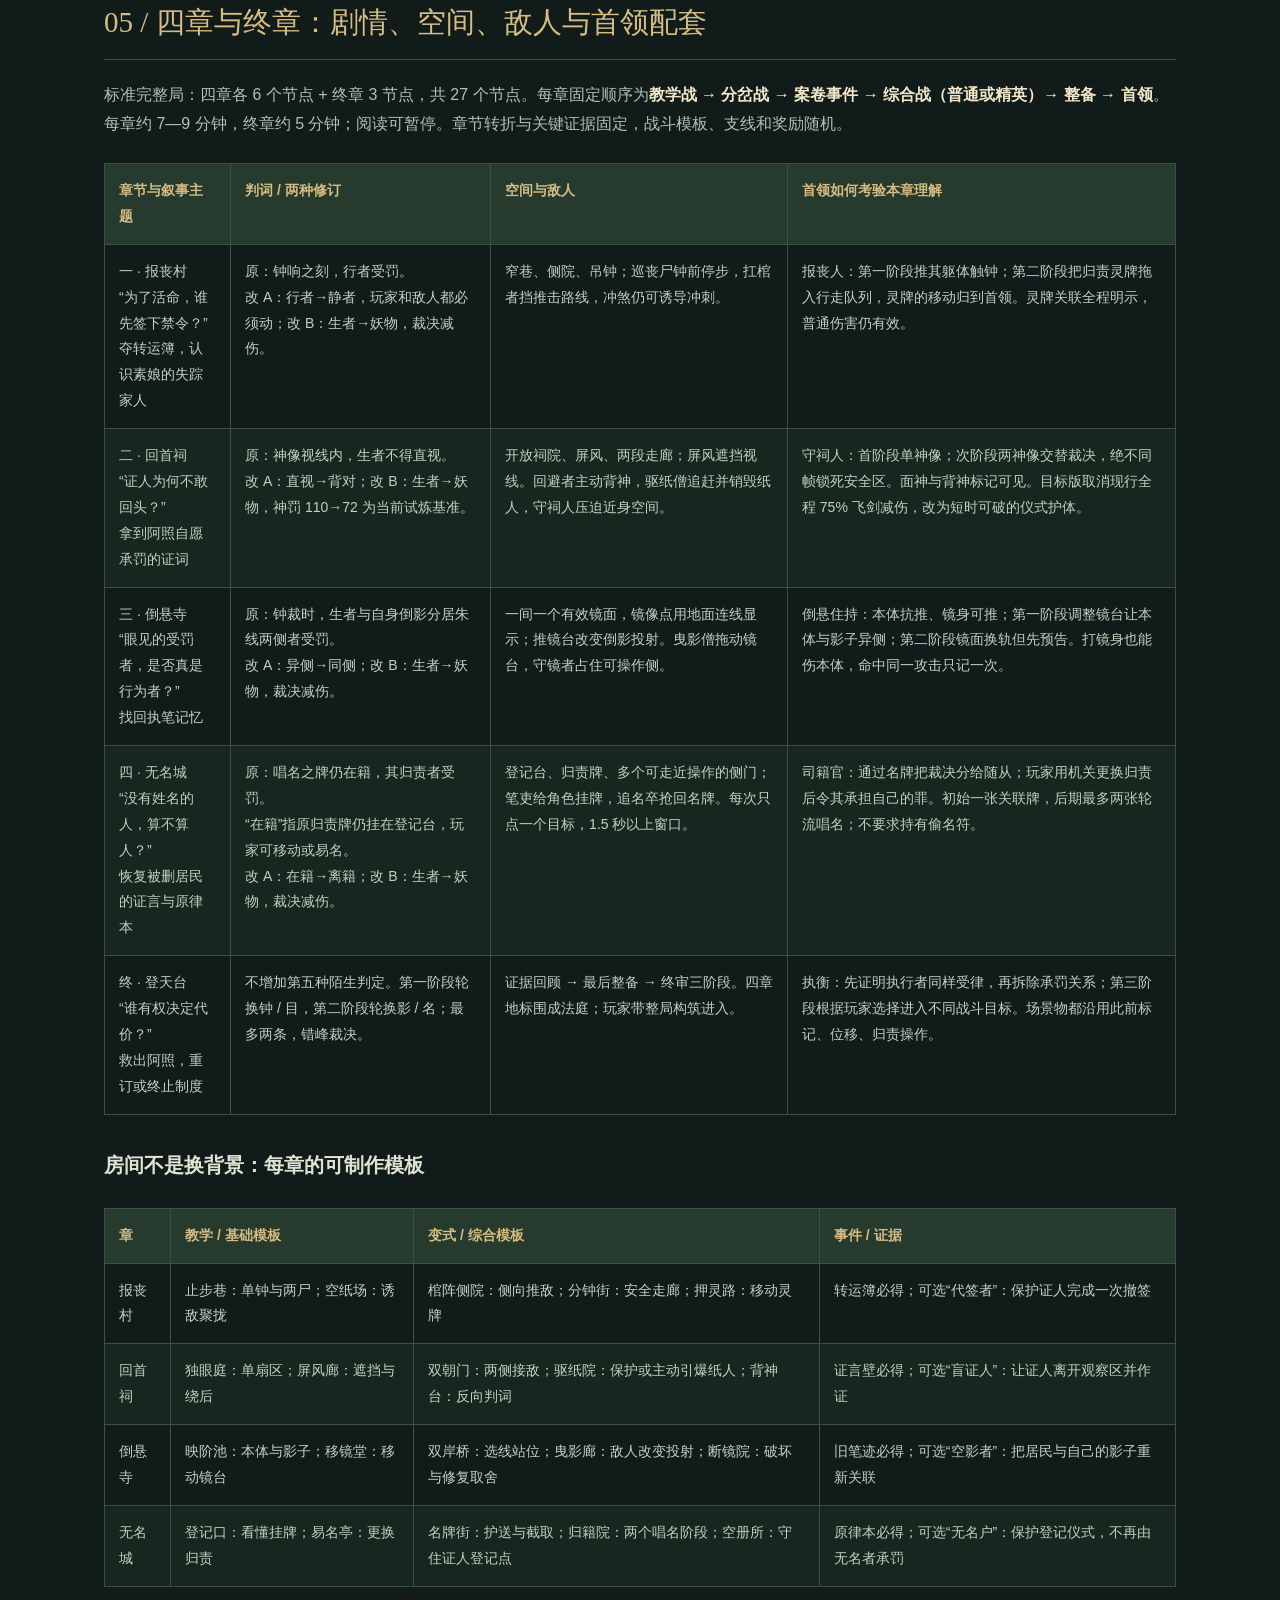
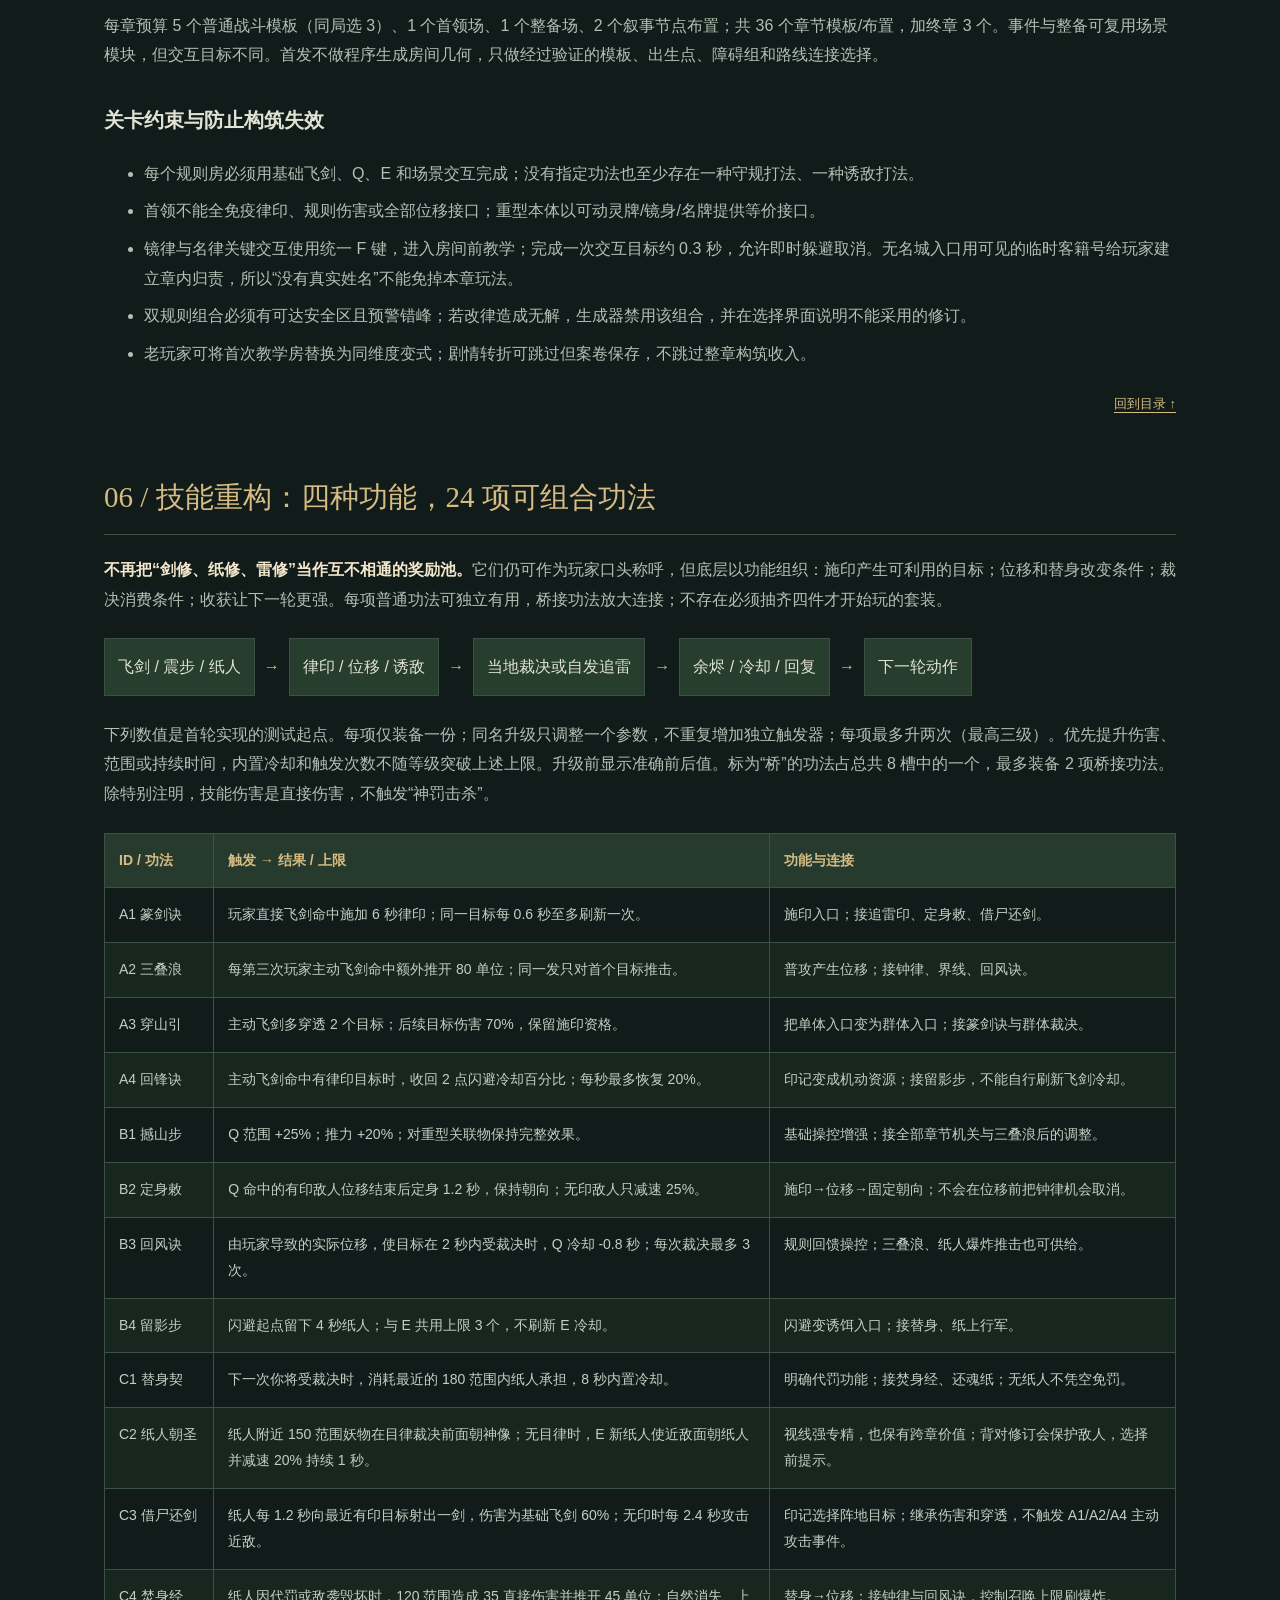
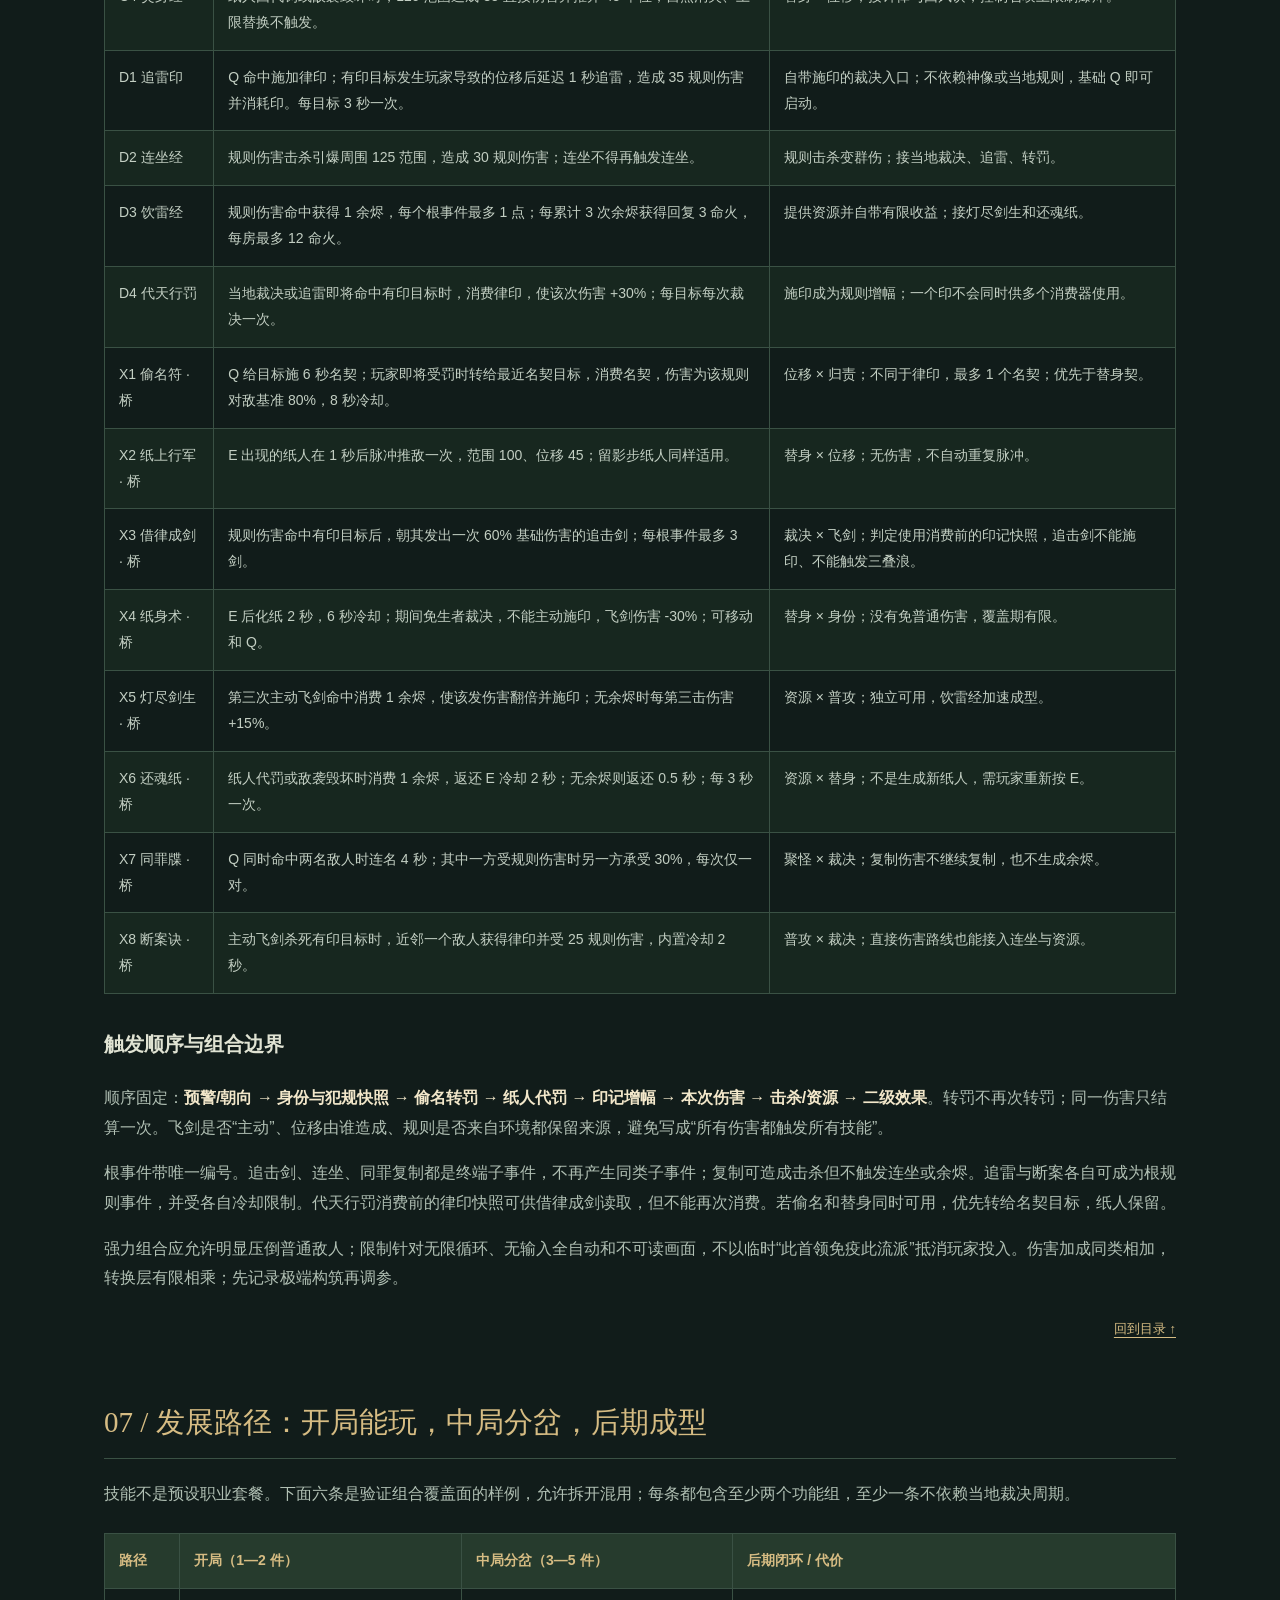
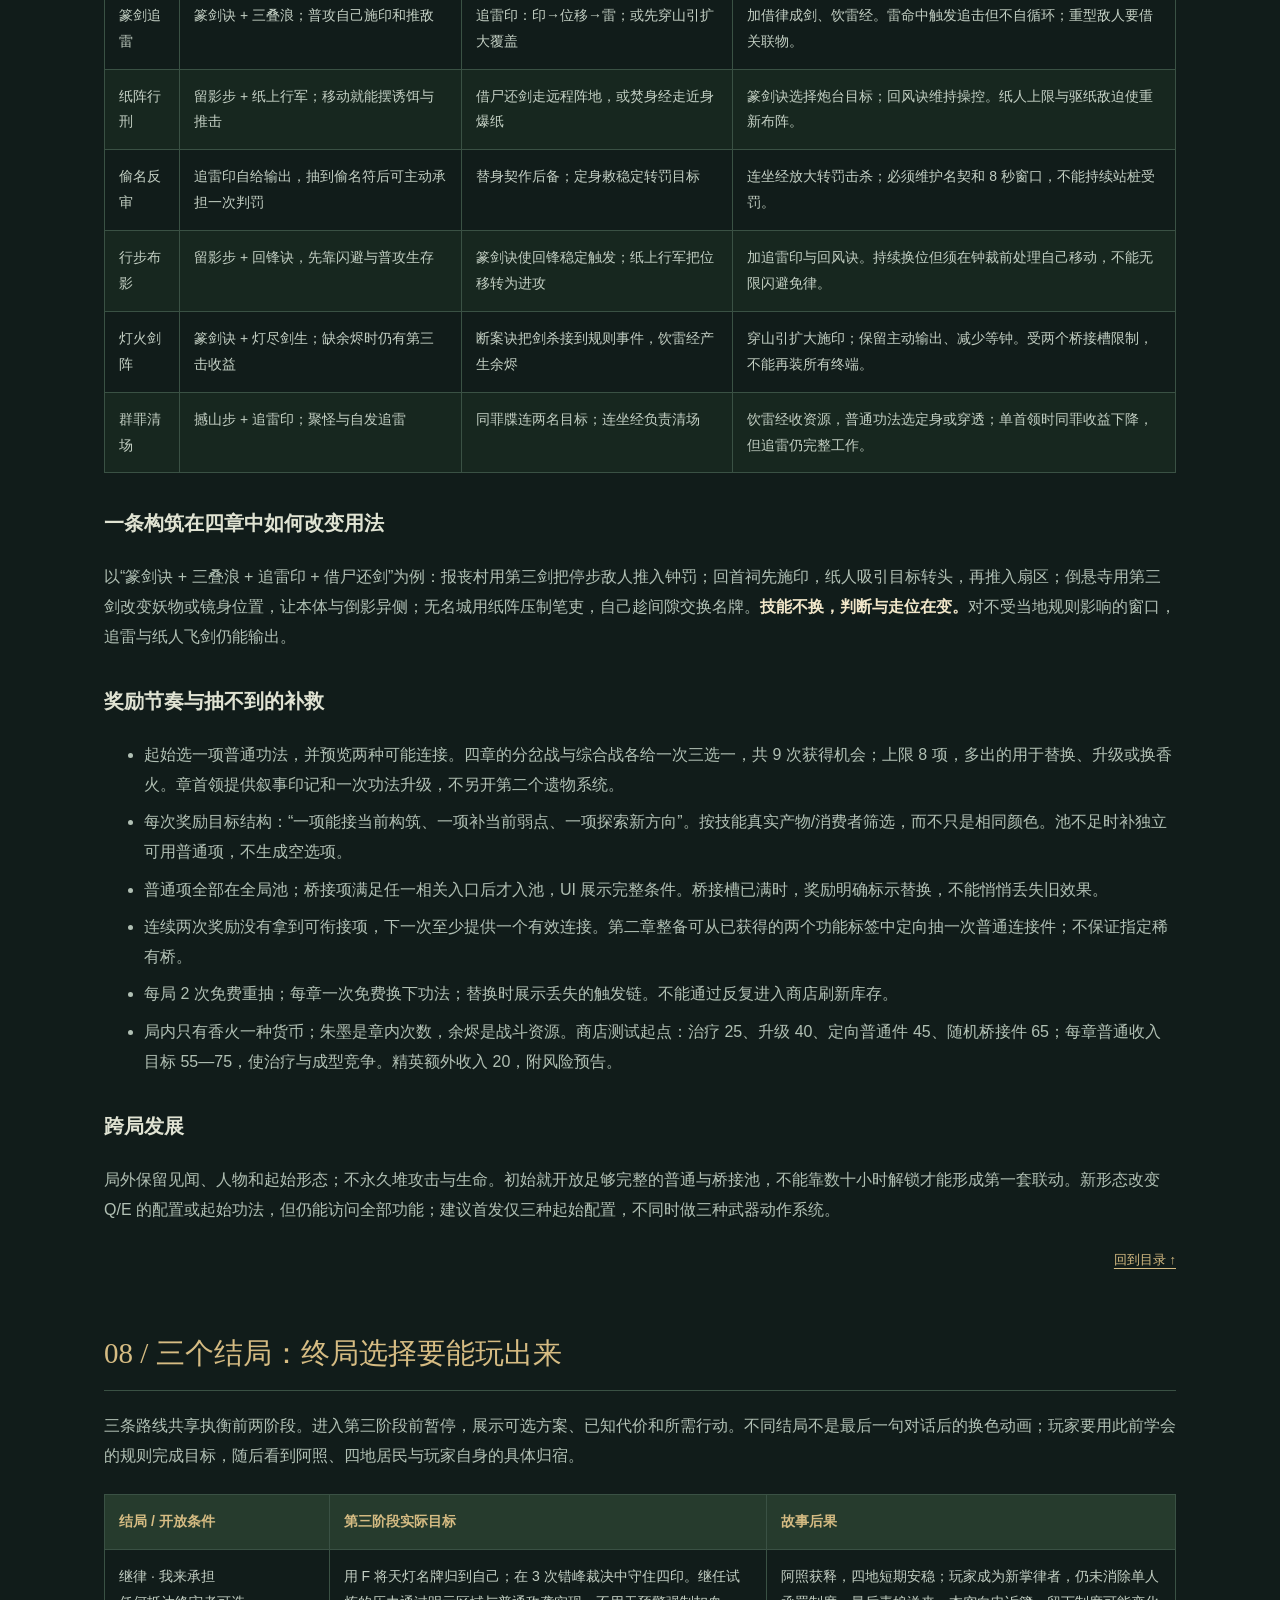
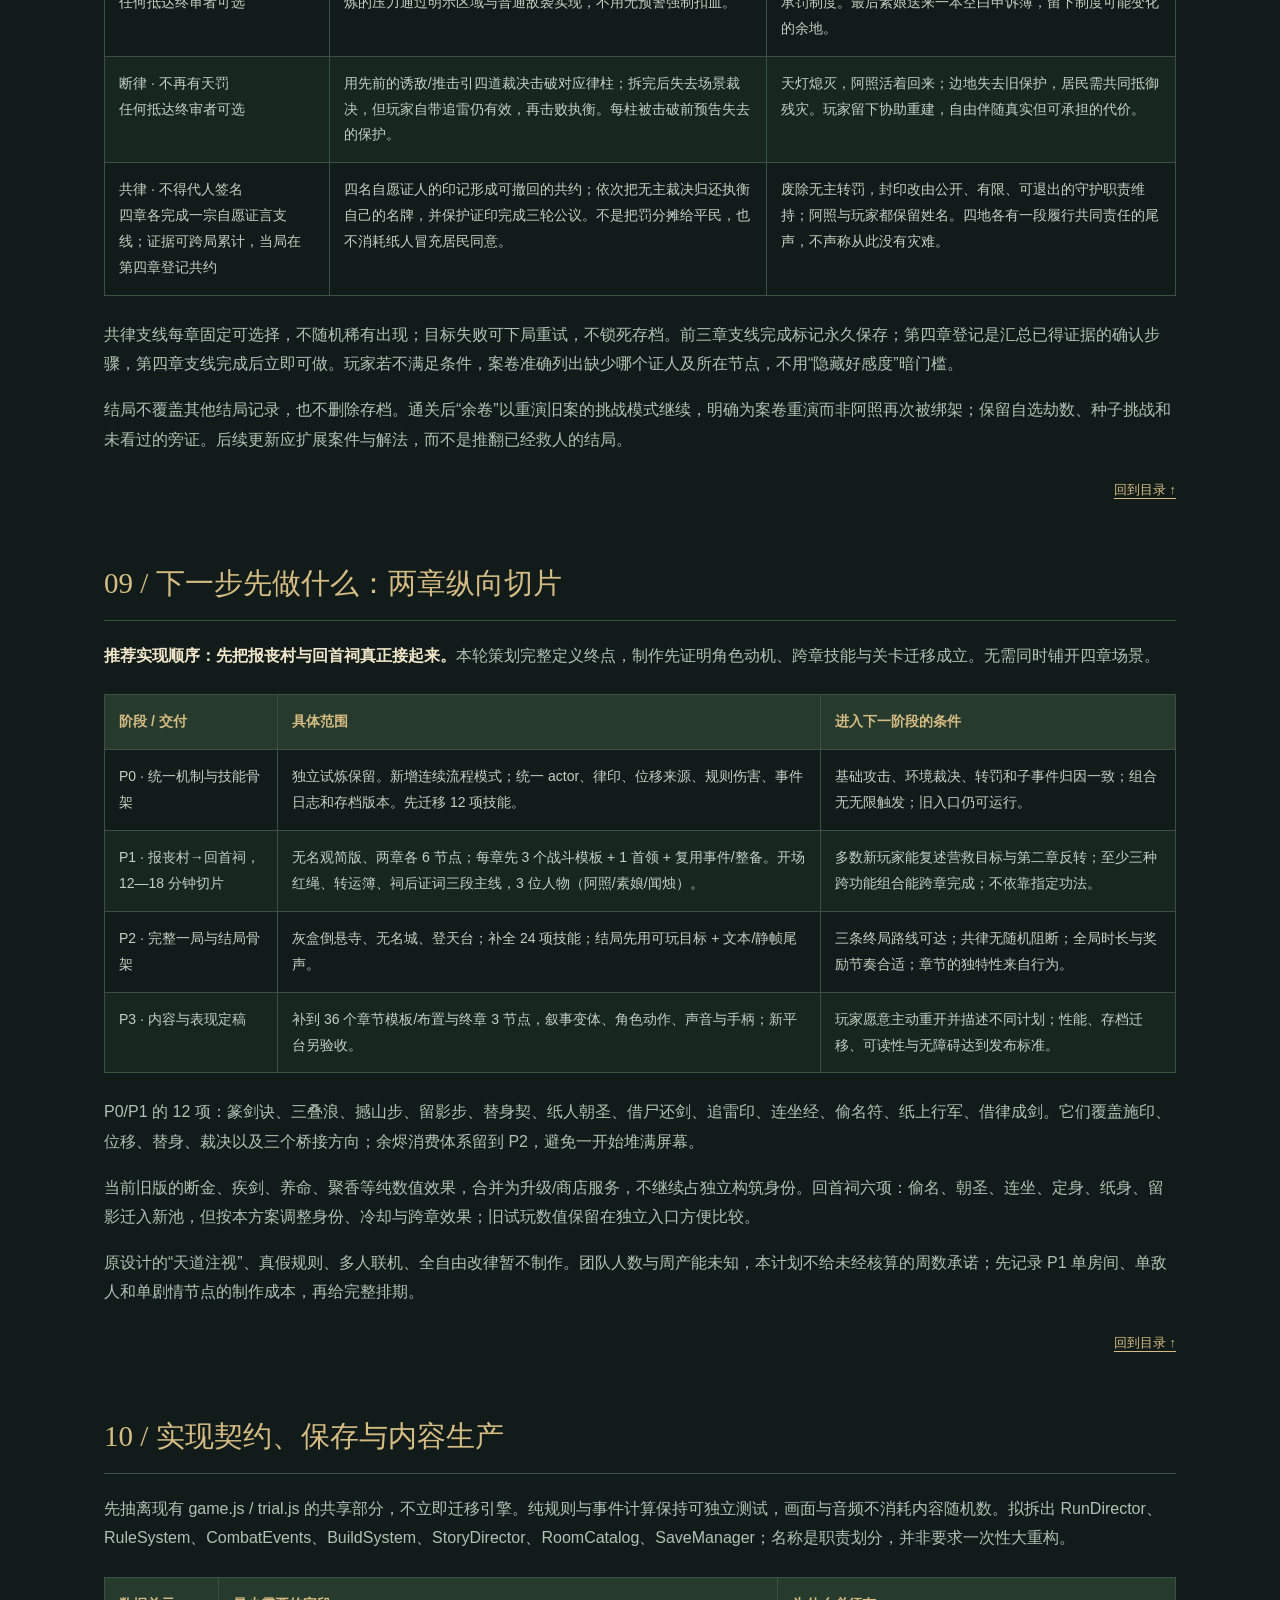
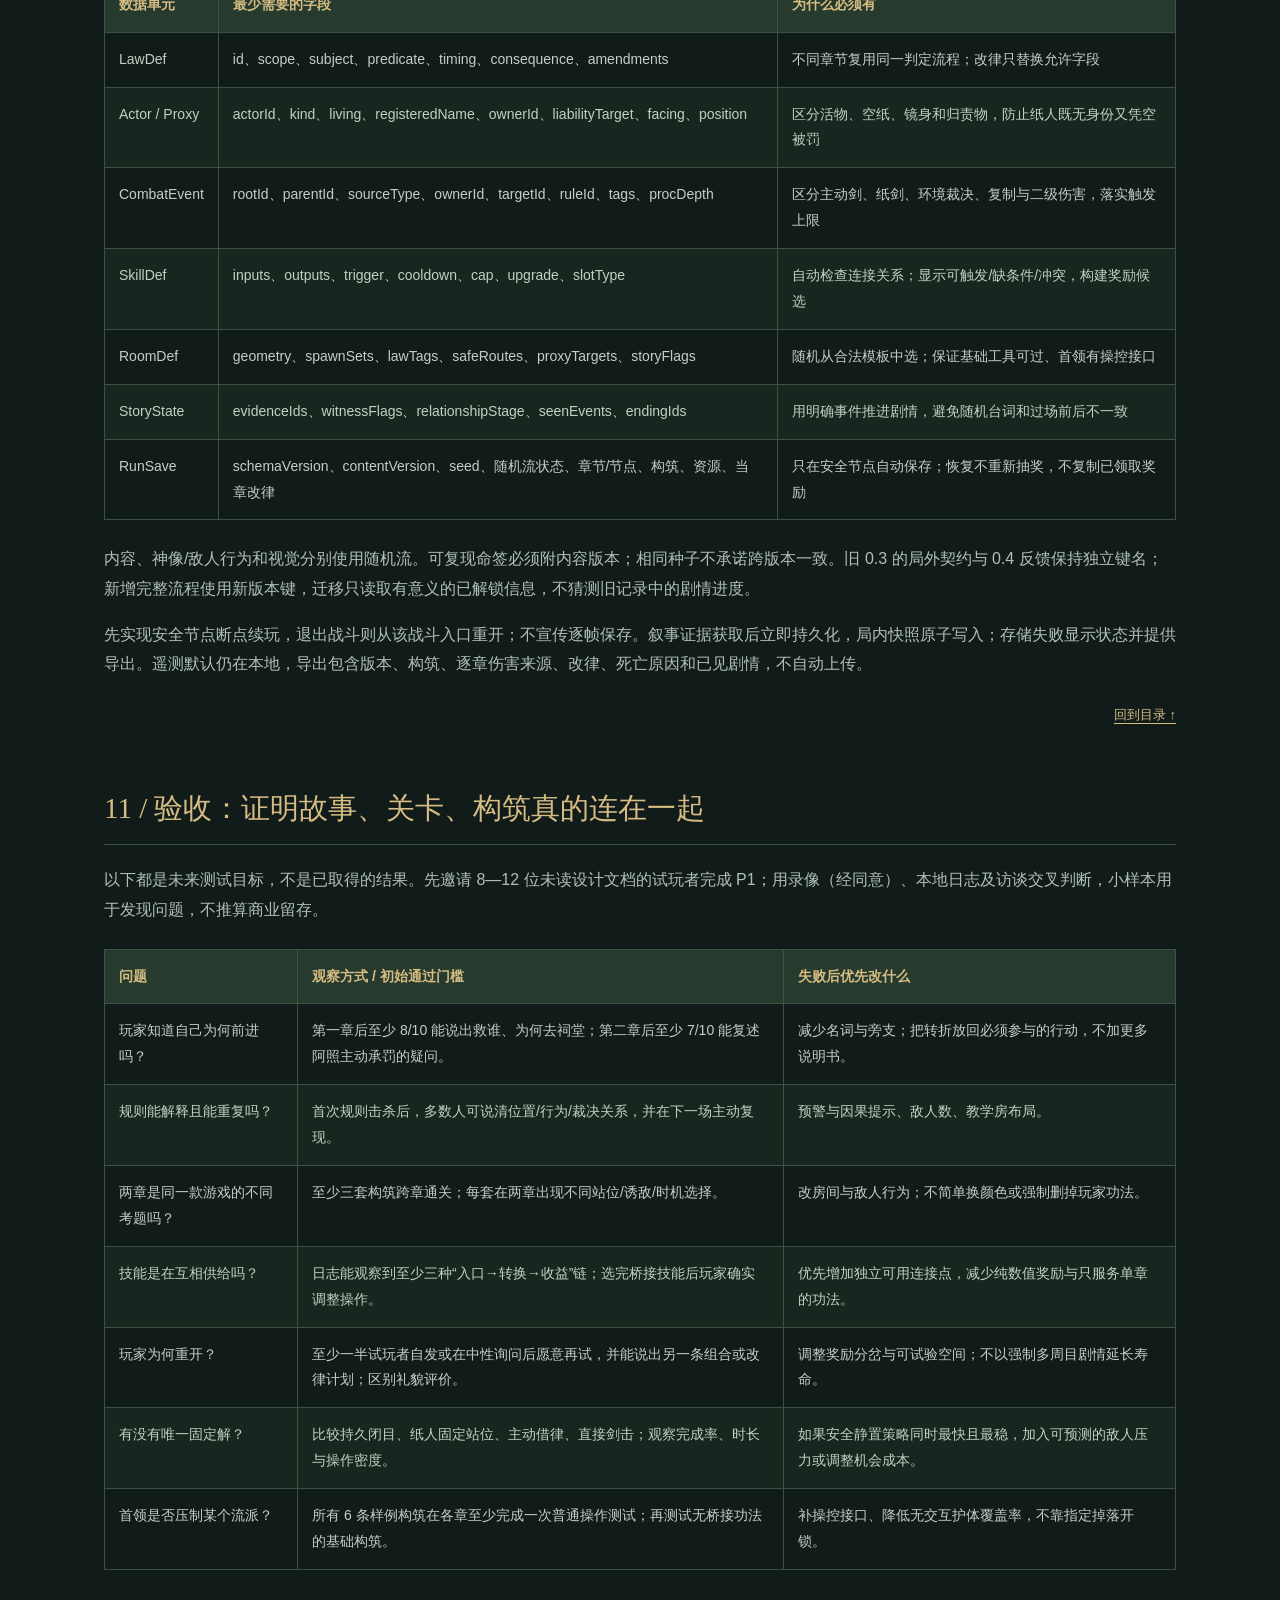
==== commit 2996e6c4: "Add full story campaign with 24 skills, three endings and automatic homing swords" ====
--- a/plan.html
+++ b/plan.html
@@ -1,51 +1,76 @@
-<!doctype html><html lang="zh-CN"><head><meta charset="utf-8"><meta name="viewport" content="width=device-width,initial-scale=1"><title>天规 · 游戏设计与 Demo 计划 v0.2</title><style>
-:root{color-scheme:dark}*{box-sizing:border-box}body{margin:0;background:#101b19;color:#dddcc9;font:15px/1.9 -apple-system,"PingFang SC","Microsoft Yahei",sans-serif}main{max-width:1020px;margin:auto;padding:60px 40px 100px}a{color:#d3ba80}header{padding:30px 0 45px;border-bottom:1px solid #475143}header small{letter-spacing:4px;color:#b4b996}h1{font:52px/1.4 "Songti SC",serif;letter-spacing:5px;margin:16px 0}h2{font:28px "Songti SC",serif;color:#d3ba80;margin:56px 0 20px;padding-bottom:15px;border-bottom:1px solid #394739}h3{font-size:18px;margin-top:28px}p{margin:14px 0;color:#bec9bb}b,strong{color:#eee5c8}table{border-collapse:collapse;width:100%;font-size:13px;margin:20px 0}th,td{text-align:left;padding:13px;border:1px solid #3a493d;vertical-align:top}th{background:#243329;color:#d6c18e}tr:nth-child(even){background:#19291f}ul,ol{padding-left:24px;color:#bec9bb}li{margin:8px 0}.lead{font:24px/1.9 "Songti SC",serif;color:#ded6af}.note{padding:20px 24px;border-left:3px solid #bc9e64;background:#203024;margin:25px 0}.chips{display:flex;gap:10px;flex-wrap:wrap}.chips span{border:1px solid #48533e;padding:5px 12px;font-size:12px;color:#bcbf9a}.toc{display:grid;grid-template-columns:1fr 1fr;gap:8px;margin:30px 0}.toc a{background:#1c2a22;padding:10px 16px;text-decoration:none}.flow{display:flex;flex-wrap:wrap;gap:8px;margin:20px 0}.flow span{padding:14px;background:#253528;border:1px solid #566045}.flow i{align-self:center;color:#b7a16e;font-style:normal}.muted{font-size:12px;color:#91a18e}@media(max-width:650px){main{padding:24px 18px}h1{font-size:36px}table{font-size:11px}th,td{padding:8px}.toc{grid-template-columns:1fr}}@media print{body{background:white;color:#222}main{max-width:none;padding:0}p,li,ul,ol{color:#222}h2,a{color:#564126}th,tr:nth-child(even),.note,.toc a{background:#eee}strong,b{color:#222}.toc{display:none}h2{break-after:avoid}tr{break-inside:avoid}}
-</style></head><body><main><a href="index.html">← 打开可玩 Demo</a><header><small>GAME DESIGN DOCUMENT / V0.2 / 2026.10.17</small><h1>天规：报丧村</h1><p class="lead">守规求生，借规杀敌，炼规成仙。</p><p>黑暗中式修仙 × 规则怪谈 × 动作肉鸽。本文将长期产品愿景、首个可玩原型与验证标准分开，避免将未实现设计误认成现有功能。</p><div class="chips"><span>PC 单机 / 买断制设想</span><span>俯视角动作</span><span>局内构筑优先</span><span>原型：浏览器 Canvas</span></div></header>
-<nav class="toc"><a href="#pitch">01 · 定位与体验支柱</a><a href="#loop">02 · 肉鸽循环与随机性</a><a href="#combat">03 · 操作、战斗与天规</a><a href="#build">04 · 构筑与经济</a><a href="#world">05 · 世界、关卡与首领</a><a href="#scope">06 · Demo 范围与差异</a><a href="#production">07 · 制作路线与架构</a><a href="#validation">08 · 测试、指标与风险</a></nav>
-<h2 id="pitch">01 / 定位与体验支柱</h2>
-<p><strong>一句话：</strong>玩家闯入被天规支配的仙家禁地，在每局随机路线和功法中搭配流派，把原本限制自己的怪谈规则转变成杀敌手段。</p>
-<table><tr><th>支柱</th><th>必须实现的玩家体验</th><th>设计约束</th></tr><tr><td>动作即时反馈</td><td>攻击、推击、闪避都能看见及时结果。</td><td>原型使用自动瞄准飞剑，让注意力集中在走位与天规。</td></tr><tr><td>构筑改变打法</td><td>选到一个功法，会改变下一场如何打。</td><td>每个核心流派至少有启动件、增强件和交叉联动件。</td></tr><tr><td>规则公平</td><td>敌我遵循同一条规则，玩家能预测、利用。</td><td>规则明示；惩罚有预警；死亡提供原因；不生成无解规则组合。</td></tr><tr><td>轮回值得重来</td><td>死亡后想验证另一条路线或另一套功法。</td><td>局内资源清空；局外以横向解锁和知识为主。</td></tr></table>
-<p>目标玩家：喜欢动作肉鸽构筑、能接受轻度思考与中式诡异氛围的人。完整版目标单局 25—35 分钟；当前短局原型预计约 3—6 分钟，实际时长须由试玩测量。</p>
-<p>参考：<a href="https://www.supergiantgames.com/games/hades-ii/">Hades II</a>的动作与轮回叙事；<a href="https://www.playbalatro.com/">Balatro</a>的组合与规则改写；<a href="https://www.noitagame.com/">Noita</a>的稳定世界规则；<a href="https://blog.playstation.com/2025/04/08/a-tour-of-blue-princes-shifting-rooms-available-april-10-with-playstation-plus-game-catalog/">Blue Prince</a>的随机空间与知识积累。借鉴设计原则，不复制素材、人物或关卡。</p>
-<h2 id="loop">02 / 肉鸽循环与随机性</h2>
-<div class="flow"><span>起始契约</span><i>→</i><span>随机择路</span><i>→</i><span>战斗 / 事件</span><i>→</i><span>三选一功法</span><i>→</i><span>构筑成型</span><i>→</i><span>首领 / 死亡</span><i>→</i><span>结算与重开</span></div>
-<h3>2.1 每局重置什么</h3><p>命火、香火、功法、房间进度、商店库存与已使用的重抽次数全部重置。每次开始获得完整基础操作。局外解锁不提高永久基础攻击力，不靠刷材料压过挑战。</p>
-<h3>2.2 每局随机什么</h3>
-<table><tr><th>维度</th><th>Demo 实现</th><th>完整版扩展</th></tr><tr><td>路线</td><td>共 6 处。首战固定教学，中间 4 层三选一，最后固定首领。</td><td>每章 7—9 节点，展示未来两层连接；跨章路线有主题差异。</td></tr><tr><td>遭遇</td><td>普通敌人类型、刷出方位和组合随命签变化。</td><td>手工房间模板 + 有约束的遭遇编排；地形与规则相互影响。</td></tr><tr><td>规则</td><td>普通战 1 条，精英与首领 2 条；固定合法组合池。</td><td>规则词条组合、真假告示与可验证线索。</td></tr><tr><td>奖励</td><td>18 项功法三选一，不重复抽到已满层项；精英首张优先稀有；每局一次免费重抽。</td><td>主题奖池与有限倾向选择，控制成型概率，不直接保证最优组合。</td></tr><tr><td>经济</td><td>中途交易、休整与献血换经；每层只能取一条路。</td><td>路线代价、规则残片、稀有商贩与删换功法。</td></tr><tr><td>复现</td><td>自定义命签。同种子、同契约、同选择可复现路线与奖励序列。</td><td>独立随机流、版本号和战斗输入日志，支持每日挑战与精确复盘。</td></tr></table>
-<div class="note">重要限制：当前原型使用同一座场景，随机的是规则、敌群、奖励与路线。尚未实现程序化房间几何。粒子只作视觉随机，不影响奖励随机流。</div>
-<h3>2.3 横向局外成长</h3><p>起始铜钱剑契：飞剑伤害 +15%。累计 3 次天规击杀解锁纸人契：纸人冷却 −25%。首次通关解锁踏雾契：移动速度 +12%。三者互斥选择，鼓励不同打法。记录轮回次数、胜利次数、最深进度与累计天规击杀，存于浏览器本机。</p><p>完整版加入规则档案与人物关系。新知识帮助决策，剧情随成功与失败推进。剧情解锁不要求故意刷失败。后期难度用主动选择的劫数词条提升，新增行为挑战与奖池变化，而非只堆敌人血量。</p>
-<h2 id="combat">03 / 操作、战斗与天规</h2>
-<table><tr><th>操作</th><th>行为与初始参数</th><th>战术价值</th></tr><tr><td>WASD / 方向键</td><td>移动速度 210 单位/秒。</td><td>走位、停步与推击角度选择。</td></tr><tr><td>持按 J / 鼠标左键</td><td>自动瞄准最近目标。基础伤害 14，间隔 0.42 秒。</td><td>提供可靠输出，不要求所有敌人都必须用谜题解法击败。</td></tr><tr><td>空格</td><td>闪避约 0.18 秒，冷却 2.2 秒。</td><td>免普通攻击，不能免天规判定。</td></tr><tr><td>Q</td><td>震步范围 155，初始冷却 5 秒，造成小额伤害与衰减位移。</td><td>把敌人推入天规判定；首领承受较小推力但不会完全免疫。</td></tr><tr><td>E</td><td>召唤纸人，初始持续 6 秒，冷却 10 秒。</td><td>吸引敌人目标；消耗一个纸人代替一次天规伤害。</td></tr><tr><td>P / Esc</td><td>暂停，切出窗口自动暂停。</td><td>低压力查看规则与操作。</td></tr></table>
-<h3>3.1 三条原型天规</h3>
-<table><tr><th>天规</th><th>准确判定</th><th>敌我效果</th><th>反制与利用</th></tr><tr><td>钟律</td><td>每 7 秒，对该帧实际移动速度大于 16 的生者触发。</td><td>玩家首战 10、后续 16 伤害；敌人基础 68 伤害。</td><td>停步；纸人代罚；妖物通常最后 0.85 秒停止普通行走，玩家可震步逼其移动。</td></tr><tr><td>灯律</td><td>每约 4.8 秒在目标位置生成红圈，预警 1.4 秒后结算一次。</td><td>玩家 13、敌人基础 65 伤害。红圈消退期间不会重复灼烧。</td><td>离开红圈；把敌人推回圈内；用纸人承受惩罚。</td></tr><tr><td>界律</td><td>身体中心穿过场地中央朱线时触发；每个目标 1.1 秒触发冷却。</td><td>玩家 12、敌人基础 55 伤害。</td><td>预先选边；消耗纸人穿线；震步推敌越线。</td></tr></table>
-<p>共享的是触发条件，不要求敌我伤害数值相同。界线和圈采用几何判定，钟律使用实际位移。推挤到墙边完全不动时不计移动。所有预警有视觉表现；当前没有声音，不依赖音频操作。</p>
-<h3>3.2 完整版的规则语法（尚未实现）</h3><p>规则描述拆成“对象 / 条件 / 结果”。少数稀有改律符允许在经过审核的候选项中替换一个字段，例如将“所有行者”改为“被标记者”。交互前预览修改后的完整句子、范围与持续时间。规则不能自由输入自然语言，避免不可解释判定和组合爆炸。</p>
-<p>计划中的“天道注视”只因超额禁术或强行改律提升；普通构筑不受惩罚。达到阈值前展示新增风险与可获得奖励。该系统在核心战斗与构筑成立后再加入，当前 Demo 不实现。</p>
-<h2 id="build">04 / 构筑、奖励与经济</h2>
-<h3>4.1 三条可交叉构筑</h3><table><tr><th>流派</th><th>启动</th><th>增强</th><th>目标体验</th></tr><tr><td>雷罚</td><td>基础震步已可借钟律击杀。</td><td>追雷印 + 回风诀 + 代天行罚 + 饮雷经。</td><td>主动推敌触罚，规则击杀恢复命火，形成进攻与生存循环。</td></tr><tr><td>纸修</td><td>基础纸人已可代罚与吸引目标。</td><td>剪纸成兵 + 替身双契 + 焚身经 / 借尸还剑。</td><td>把有限次数的代罚变成爆炸输出或远程阵地。</td></tr><tr><td>剑修</td><td>基础飞剑可靠输出。</td><td>疾剑诀 + 双生剑 + 穿山引 + 三叠浪。</td><td>高频清场，靠走位守律；三叠浪击退又可接入雷罚。</td></tr></table>
-<p>三套体系不互相锁死：飞剑的第三击能推敌，纸人能保护雷罚近身操作，规则击杀回血能支持更冒险的剑修走位。所有初始契约均可抽到完整奖池。</p>
-<h3>4.2 原型全部 18 项功法</h3><table><tr><th>类别</th><th>功法</th><th>效果 / 最大层数</th></tr><tr><td rowspan="5">剑修</td><td>断金诀</td><td>飞剑伤害 ×1.25 / 3 层。</td></tr><tr><td>疾剑诀</td><td>攻击间隔 ×0.82 / 3 层。</td></tr><tr><td>双生剑</td><td>增加一枚偏转飞剑，单枚伤害 ×0.85 / 1 层。</td></tr><tr><td>穿山引</td><td>额外穿透 2 个目标 / 1 层。</td></tr><tr><td>三叠浪</td><td>每第三次攻击双倍伤害且击退 / 1 层。</td></tr><tr><td rowspan="5">雷罚</td><td>撼山步</td><td>震步范围与推力各 ×1.25 / 2 层。</td></tr><tr><td>回风诀</td><td>震步冷却 ×0.75 / 2 层。</td></tr><tr><td>代天行罚</td><td>天规对敌伤害倍率 +0.4 / 3 层。</td></tr><tr><td>追雷印</td><td>震步标记，1 秒后仍移动则追加基础 52 点天雷 / 1 层。</td></tr><tr><td>饮雷经</td><td>天规击杀恢复 4 命火 / 1 层。</td></tr><tr><td rowspan="4">纸修</td><td>剪纸成兵</td><td>纸人冷却 ×0.7，持续时间 +2 秒 / 2 层。</td></tr><tr><td>焚身经</td><td>纸人代罚或消失时，对 125 范围内敌人造成 55 伤害 / 1 层。</td></tr><tr><td>替身双契</td><td>每次召唤两个纸人 / 1 层。</td></tr><tr><td>借尸还剑</td><td>每个纸人每 1.2 秒射出 75% 飞剑伤害的剑 / 1 层。</td></tr><tr><td rowspan="4">通用</td><td>养命经</td><td>命火上限与当前值各 +20 / 3 层。</td></tr><tr><td>踏雾诀</td><td>移速 ×1.12，闪避冷却 ×0.8 / 2 层。</td></tr><tr><td>稳身符</td><td>所受天规伤害 ×0.65 / 2 层。</td></tr><tr><td>聚香诀</td><td>每场战斗结算额外 +15 香火，立即获得 15 / 2 层。</td></tr></table>
-<h3>4.3 经济与路线成本</h3><p>初始 0 香火；普通战奖励 25 + 深度×5，深度从 0 开始；精英再加 25。商店功法 45，治疗 25（恢复 35 命火）；事件安全选择获得 18 香火，冒险选择损失 14 + 深度×2 命火后获取机缘；休整恢复最大命火的 35%，或损失 12 命火获取机缘。会导致死亡的献血选项禁用。商店不能购买已经买走的同一件货物。</p><p>这组数值是测试起点，不是已平衡结论。交易应迫使玩家比较“现在治疗”与“构筑成型”；如果所有玩家总买同一种商品，应调整价格或收益。</p>
-<h2 id="world">05 / 世界、关卡与首领</h2>
-<p>天道死亡后，自动执行的戒律继续支配山川。飞升成为与规则融合的过程。玩家是无名观中被生死簿抹名的修士，能利用天道无法准确识别自己的缺口。</p>
-<h3>5.1 内容规划</h3><table><tr><th>区域</th><th>体验主题</th><th>内容状态</th></tr><tr><td>报丧村</td><td>钟声、纸人、香火、祖祠；学会守规与借规。</td><td>当前 Demo，抽象场景表达。</td></tr><tr><td>倒悬寺</td><td>影子、倒影、视线；改变观察与站位方式。</td><td>后续概念，未制作。</td></tr><tr><td>无首仙山</td><td>姓名、替身、身份；有限范围改写规则对象。</td><td>后续概念，未制作。</td></tr></table>
-<h3>5.2 原型敌人</h3><table><tr><th>敌人</th><th>行为</th><th>对玩家的考验</th></tr><tr><td>守村纸尸</td><td>缓慢追击，钟前停步。</td><td>基本拉扯与震步时机。</td></tr><tr><td>冲煞</td><td>方向预警后冲刺。</td><td>横向躲避；利用冲刺穿越朱线。</td></tr><tr><td>执灯人</td><td>远程慢速游火，保持一定距离。</td><td>闪避与切入，阻止只在远处绕圈。</td></tr><tr><td>守祠人</td><td>精英高血量近战。</td><td>让规则伤害体现价值。</td></tr><tr><td>报丧人</td><td>落印红圈；半血破护体并加快落印、召唤随从。</td><td>双规则下的节奏与资源管理。</td></tr></table>
-<h3>5.3 首领的 Demo 与目标版本</h3><p>当前：第一阶段受到的非天规伤害减少 25%；第二阶段移除此减伤，增加攻击频率与召唤。钟律和灯律贯穿战斗。首领承受半量推力，避免震步流派失效。</p><p>目标：加入“念名—灵牌—判刑”链条，玩家移动首领的灵牌，引它自罚；保留普通战斗通关路径。为避免一版做太多新机制，灵牌、交互搬运、专属剧情不在当前实现。</p>
-<h3>5.4 视听方向</h3><p>灰绿墨色与旧纸金为基调，朱红优先用于危险。纸偶、残破门楼、砖地与仪式纹样建立氛围。完整版采用手绘或低多边形 2.5D，配钟声、木鱼与远处报号；所有关键声音有图形提示。当前全部图形由 Canvas 本地绘制，无外部素材、无音乐音效。</p>
-<h2 id="scope">06 / Demo 交付边界</h2>
-<table><tr><th>本次已实现</th><th>本次未实现</th></tr><tr><td>本地可直接打开的单机浏览器版本；键盘与鼠标；暂停与自动暂停。</td><td>手机触控适配、手柄映射、联网或云存档。</td></tr><tr><td>六处短局、随机三分岔、三选一奖励、一次重抽、商店、休整、献血事件。</td><td>多章节完整流程、可视化未来路径、随机房间地形。</td></tr><tr><td>18 项可叠层功法、三种构筑方向、互斥起始契约解锁。</td><td>三种独立武器操作体系、功法合成与删换。</td></tr><tr><td>三条天规、共享敌我触发、纸人代罚、推敌触罚。</td><td>自由改律、真假规则推理、天道注视、完整知识档案。</td></tr><tr><td>四类普通/精英敌人、双阶段首领、胜败结算、本机长期解锁。</td><td>本局进度存档、剧情演出、最终美术、音频和正式平衡。</td></tr></table>
-<p><strong>启动：</strong>双击 index.html 即可。也可从本机服务器打开。按住 J 攻击，WASD 移动，Q 推敌，E 召纸人，空格闪避。命签留空生成新局；同命签重试便于比较自己的策略。清除浏览器站点数据会清除解锁；不同浏览器或 file / localhost 地址的存档不共享。</p>
-<h2 id="production">07 / 制作路线与技术架构</h2>
-<p>以下是面向 2 名开发、1 名美术的粗估，不是交付承诺。若单人制作，需要明显缩小内容或拉长周期；应在完成首轮试玩后重新估算。</p>
-<table><tr><th>阶段</th><th>时间假设</th><th>交付与通过条件</th></tr><tr><td>M0 · 核心原型</td><td>当前版本</td><td>验证完整轮回、规则共享判定和至少两种可行构筑。</td></tr><tr><td>M1 · 手感与平衡</td><td>1—2 周</td><td>玩家能看懂死因；调整命中、位移、敌人密度；录制并分析至少 10 次新玩家试玩。</td></tr><tr><td>M2 · 内容切片</td><td>2—4 周</td><td>6—8 个不同地形房间、首领灵牌机制、音效、手柄、局内断点存档。</td></tr><tr><td>M3 · 美术切片</td><td>3—5 周</td><td>替换主要视觉资产；完整第一章；完成可对外展示的 15—20 分钟版本。</td></tr><tr><td>M4 · 产品立项决策</td><td>测试后决定</td><td>根据重玩意愿、构筑使用率与生产速度，决定增加章节或收缩为精致短流程作品。</td></tr></table>
-<p>当前技术：无构建流程的 HTML/CSS/Canvas/JavaScript；无 CDN 依赖；使用固定世界坐标，视口缩放；delta time 上限控制；种子随机；localStorage 保存局外数据。适合低成本验证，不代表最终引擎选择。</p>
-<p>正式制作可评估 Godot 4 的 2D 工作流，或按团队经验选择 Unity。迁移时优先拆出：RunDirector（单局与路线）、EncounterDirector（遭遇）、RuleSystem（共享触发判定）、CombatSystem（伤害、位移与状态）、BuildSystem（数据化功法）、MetaSave（版本化存档）。伤害事件统一携带 source、owner、ruleId，防止纸人爆炸和天罚形成无穷触发。</p>
-<p>生产规范：每个房间带规则兼容标签、可行走空间与出生安全距离；每项功法说明叠加方式、触发顺序、上限与交互；每次平衡更新记录版本。当前实现保留仅在 ?test 模式开启的自动化测试接口，正常游玩不显示调试入口。</p>
-<h2 id="validation">08 / 验证标准与主要风险</h2>
-<h3>8.1 原型验收</h3><ul><li>能从山门开始，经过路线与奖励选择，到达胜利或死亡结算并重开。</li><li>同命签、同契约、同选择产生相同内容；更换命签会改变奖励/遭遇/分岔中的至少一项。</li><li>钟律会惩罚移动敌人和玩家；停步免罚；推击能引发天罚；纸人能代罚且消耗。</li><li>18 项功法不会超过层数上限，商店不会重复扣费或卖出已购买条目。</li><li>暂停时敌人、计时和天规均停止；死亡后不能继续战斗；刷新后长期解锁可恢复。</li><li>测试至少覆盖胜利、死亡、主动结束、重抽、休整、交易、事件、存储失败与两阶段首领。</li></ul>
-<h3>8.2 试玩指标（目标，尚未实测）</h3><table><tr><th>问题</th><th>初始观察目标</th><th>如果未达到</th></tr><tr><td>是否看懂核心</td><td>首局 3 分钟内，多数玩家能说明“妖物也受天规约束”。</td><td>加强首战演示、减少同时敌人数，检查预警与命中反馈。</td></tr><tr><td>是否主动利用规则</td><td>第二局至少一半玩家有意识使用推敌触罚。</td><td>调整规则收益、震步冷却、敌人停步姿态和目标距离。</td></tr><tr><td>构筑是否改变行为</td><td>试玩中至少出现两种操作模式，而非只有攻击数值提升。</td><td>加强启动件、减少纯数值项占比，检验技能机会成本。</td></tr><tr><td>是否愿意重开</td><td>观察是否自发开始第二局，并询问具体想尝试什么。</td><td>优先修正选择差异与首局节奏，不急于堆美术与章节。</td></tr><tr><td>是否公平</td><td>绝大多数死亡能由玩家复述原因，且认为有可执行对策。</td><td>优先改提示与冲突处理，不仅降低伤害。</td></tr></table>
-<p>这些目标用于小样本形成方向，不能直接推导商业留存率。当前不上传任何遥测。首轮以本地记录、屏幕录像（经试玩者同意）与访谈为主。</p>
-<h3>8.3 风险与决策门</h3><table><tr><th>风险</th><th>应对</th></tr><tr><td>动作与读规则争夺注意力</td><td>战前阅读，战中只保留 1—2 条短规则与图标；新增规则单独教学。</td></tr><tr><td>背会谜底后失去新鲜感</td><td>原理稳定，改变敌群、地形与构筑；让解法产生操作差异。</td></tr><tr><td>钟前原地等待很无聊</td><td>限制停步窗口；增加主动推敌奖励；若等待仍占据大部分战斗，重新设计钟周期。</td></tr><tr><td>纸人过强或构筑无限连锁</td><td>有限持续、冷却、一次代罚消耗；爆炸不会生成新纸人，触发源明确隔离。</td></tr><tr><td>随机抽取造成无法成型</td><td>基础技能就能利用规则，提供一次重抽；后续测试奖池倾向，而非直接保证固定流派。</td></tr><tr><td>内容量超出小团队能力</td><td>先用一章证明重玩价值；第二章立项前计算房间与敌人制作成本。</td></tr></table>
-<div class="note"><strong>下一轮评审只需聚焦三个判断：</strong>打起来是否舒服？规则是否好用？第二局是否真的想换一种打法？核心成立后，再增加改律、天道注视和长线叙事。</div>
-<p class="muted">设计与当前原型配套。数值均为初始参数；计划中的时长、人员与测试目标属于估算。交付验证记录见同目录 verification.txt。</p>
-</main></body></html>
+<!doctype html><html lang="zh-CN"><head><meta charset="utf-8"><meta name="viewport" content="width=device-width,initial-scale=1"><title>天规 · 长程故事、关卡与构筑策划 0.5</title><style>
+:root{color-scheme:dark;--bg:#111c1a;--panel:#192a24;--ink:#e0e3d3;--muted:#b1c0b4;--gold:#d6bc83;--line:#3a5144}*{box-sizing:border-box}html{scroll-behavior:smooth}body{margin:0;background:var(--bg);color:var(--ink);font:16px/1.85 -apple-system,"PingFang SC","Microsoft Yahei",sans-serif}main{max-width:1160px;margin:auto;padding:44px 44px 100px}a{color:var(--gold);text-underline-offset:4px}header{padding:32px 0;border-bottom:1px solid var(--line)}header small{letter-spacing:3px;color:var(--gold)}h1{font:50px/1.4 "Songti SC",serif;margin:15px 0}h2{font:29px/1.5 "Songti SC",serif;color:var(--gold);margin:60px 0 20px;border-bottom:1px solid var(--line);padding-bottom:14px;scroll-margin-top:20px}h3{font-size:20px;margin-top:32px}p,li{color:var(--muted)}strong{color:#f2e7ca}.lead{font:25px/1.8 "Songti SC",serif;color:#e4d8b9}.note,.formula{padding:20px 24px;background:#22362b;border-left:3px solid var(--gold);margin:24px 0}.formula{font-size:20px}.toc{display:grid;grid-template-columns:repeat(2,minmax(0,1fr));gap:9px;margin:28px 0}.toc a{padding:12px 16px;background:var(--panel);text-decoration:none}.table-wrap{overflow-x:auto;margin:24px 0}table{border-collapse:collapse;width:100%;font-size:14px;min-width:700px}th,td{border:1px solid var(--line);padding:14px;vertical-align:top;text-align:left}th{background:#263b2d;color:var(--gold)}td{color:#c3cfc3}tbody tr:nth-child(even){background:#17271f}li{margin:8px 0}.chips,.flow{display:flex;gap:9px;flex-wrap:wrap}.chips span{border:1px solid var(--line);padding:5px 12px;color:var(--gold);font-size:12px}.flow{margin:24px 0;align-items:center}.flow span{padding:13px;background:#273d2e;border:1px solid var(--line)}.flow i{color:var(--gold);font-style:normal}.muted{font-size:13px;color:#95a895}.toplinks{display:flex;gap:20px;flex-wrap:wrap}.backtop{display:block;text-align:right;font-size:13px;margin-top:24px}footer{margin-top:48px;border-top:1px solid var(--line);padding-top:20px}@media(max-width:700px){main{padding:24px 18px 64px}h1{font-size:34px}h2{font-size:25px}.lead{font-size:21px}.toc{grid-template-columns:1fr}table{font-size:13px}th,td{padding:10px}}@media print{body{background:#fff;color:#222;font-size:11pt}main{max-width:none;padding:0}p,li,td{color:#222}h1,h2,h3,strong,a{color:#3d3223}.toc,.toplinks,.backtop{display:none}table{min-width:0;font-size:9pt}.table-wrap{overflow:visible}th,tbody tr:nth-child(even),.note,.formula{background:#f1f2ed;color:#222}h2,h3{break-after:avoid}tr{break-inside:avoid}.chips span{color:#333}}
+</style></head><body><main id="top"><div class="note"><strong>实现进度 · 2026-10-18：</strong>报丧村→回首祠两章切片及 12 项功法已可玩，入口 <a href="campaign.html">无名之人 0.5</a>。<a href="CAMPAIGN_VALIDATION.md">当前实现与验证边界</a>。下文保留完整产品策划；第三章以后、24 项完整技能池与三种最终结局仍未实现。</div><div class="toplinks"><a href="index.html">报丧村 0.3</a><a href="trial.html">回首祠 0.4</a></div><header><small>CELESTIAL LAW / DESIGN 0.5 / 2026.10.18</small><h1>天规 · 无名之人</h1><p class="lead">守规求生，借规翻案，执笔问天。</p><p>长程故事 × 章节机制 × 肉鸽构筑 · 研究与制作方案</p><div class="chips"><span>四章 + 终审</span><span>24 项功法 / 8 项桥接</span><span>三种可玩结局</span><span>优先验证两章切片</span><span>目标设计 · 尚未实现</span></div></header><nav class="toc" aria-label="策划目录"><a href="#direction">01 / 本轮决策与当前基线</a><a href="#research">02 / 参考研究：吸收什么，如何落到《天规》</a><a href="#story">03 / 长程主线：无名之人，重审天规</a><a href="#laws">04 / 统一底层：同一套裁决语言，四种章节考题</a><a href="#chapters">05 / 四章与终章：剧情、空间、敌人与首领配套</a><a href="#skills">06 / 技能重构：四种功能，24 项可组合功法</a><a href="#builds">07 / 发展路径：开局能玩，中局分岔，后期成型</a><a href="#endings">08 / 三个结局：终局选择要能玩出来</a><a href="#slice">09 / 下一步先做什么：两章纵向切片</a><a href="#architecture">10 / 实现契约、保存与内容生产</a><a href="#validation">11 / 验收：证明故事、关卡、构筑真的连在一起</a><a href="#changes">12 / 本次改动与资料边界</a></nav><section aria-labelledby="direction"><h2 id="direction">01 / 本轮决策与当前基线</h2>
+<p class="lead">一个被抹去姓名的修士，沿着妹妹留下的四宗旧案登天，发现每一条护佑众生的天规，都把代价转给了没有名字的人。</p>
+<p><strong>新的主线命题：</strong>你最初想让一个人免受天罚，最终必须决定，谁有权制定所有人的规矩。战斗中的诱敌、替身、转罚和改律，分别对应故事中的证言、牺牲、归责和立法。</p>
+<div class="note"><strong>本次是策划更新，不是玩法发布。</strong>游戏仍为报丧村 0.3 + 回首祠 0.4。本文从第 03 节起的剧情、章节、技能和数值均为目标设计，尚未实现或验证。策划版本 0.5 不代表游戏版本 0.5。用户已要求展开长程设计，因此不再沿用旧验证记录中“等待反馈后才能写完整拓展方案”的文档限制；真人试玩仍是制作决策依据。</div>
+<div class="table-wrap"><table><thead><tr><th>维度</th><th>已实现基线</th><th>本方案的改变</th></tr></thead><tbody><tr><td>主线</td><td>报丧村与回首祠分别可玩，缺少串联叙事</td><td>无名观枢纽 + 四章旧案 + 登天终审；可首次通关达成结局</td></tr><tr><td>规则</td><td>钟、灯、界；回首祠另有视线及一次改律</td><td>共享对象、行为、归责、裁决语法；章节逐步引入新的判定维度</td></tr><tr><td>构筑</td><td>旧版 18 功法；试炼独立 6 功法</td><td>统一为 24 项首发候选，包含 8 项跨体系功法；同局携带上限 8 项</td></tr><tr><td>视听</td><td>已有生成式场景/人物素材、Web Audio 声景，静态角色程序动画</td><td>延续灰绿、旧金、朱砂；新增章节地标与可读机制图形</td></tr><tr><td>技术</td><td>纯静态 HTML / Canvas / JS；种子和本机解锁</td><td>先在现有技术上验证两章联动；按通过条件决定后续工程化</td></tr><tr><td>明确未有</td><td>随机地形、长剧情、局内存档、手柄/触控未完成</td><td>完整关卡使用手工模板组合；不承诺自由自然语言改律或全世界模拟</td></tr></tbody></table></div><p>目标体验：每一章都发现“规则为何存在”；每一次奖励都能改变“如何利用规则”；最终用已学会的战斗行为完成故事选择。</p><a class="backtop" href="#top">回到目录 ↑</a></section><section aria-labelledby="research"><h2 id="research">02 / 参考研究：吸收什么，如何落到《天规》</h2>
+<p>检索日期：2026-10-18。按与本项目的适配度选择代表作，不把“最新”当作“最好”，也不声称存在客观的最优秀排名。以下事实来自开发商、发行商或开发者署名资料；右侧均为本项目的设计推导。</p>
+<div class="table-wrap"><table><thead><tr><th>参考与可核实事实</th><th>提炼的方法</th><th>落实到本项目 / 控制范围</th></tr></thead><tbody><tr><td><a href="https://www.supergiantgames.com/blog/hades2-now-available/">Hades II · 官方 1.0 公告</a>：2025-09-25 正式发布；故事随失败与成就展开，1.0 加入真正结局及角色事件。</td><td>失败与胜利都回应人物关系，重开有新的叙事上下文。</td><td>无名观按新证据、改律和首领结果安排短对话；不按死亡次数发剧情，不照搬大规模配音与人物数量。</td></tr><tr><td><a href="https://www.playbalatro.com/">Balatro · 官网</a>：以改变玩法的小丑牌和组合效果为核心。</td><td>单件效果可读，但组合改变产出方式；构筑需要让效果互相接续。</td><td>施印→位移→裁决→收获成为共用接口；跨体系功法改变连接方式，限制无穷自触发。</td></tr><tr><td><a href="https://www.noitagame.com/">Noita · 官网</a>：物理模拟世界、可创造法术、程序生成世界。</td><td>可信的基础规律给玩家试验空间。</td><td>统一判定与事件来源，让敌我共用规则；只模拟姓名、位置、视线等必要维度，不做逐像素物理。</td></tr><tr><td><a href="https://blog.playstation.com/?p=403457">Blue Prince · 开发者 Tonda Ros 署名介绍</a>：门后从三个房间中选择，跨日布局改变，线索来自不同区域，存在替代推进方式。</td><td>空间选择同时是资源选择与信息选择。</td><td>分岔预告规则、奖励倾向与案卷线索；剧情关键证据固定可得，支线房间提供不同解释，不让随机阻断主线。</td></tr><tr><td><a href="https://www.mobiusdigitalgames.com/outer-wilds.html">Outer Wilds · 开发商介绍</a>：时间循环中的谜团，环境随时间变化，探索古代遗迹寻找答案。</td><td>让环境现象承载真相，理解现象本身推动探索。</td><td>在镜中发现证人、在名册中改变归责；核心线索可以通过行动验证，不用长篇文本代替玩法。</td></tr><tr><td><a href="https://www.megacrit.com/press-kits/slay-the-spire-2/">Slay the Spire 2 · 官方资料</a>及<a href="https://www.megacrit.com/news/2026-03-05-early-access-launch/">EA 公告</a>：2026-03-05 开启抢先体验；角色具有各自卡牌、玩法和故事，沿途有遗物、事件与敌人。</td><td>将卡牌、遗物、遭遇共同参与构筑的思路转成实时战斗决策；这是本方案的分析，并非官方总结。</td><td>选奖励时同时考虑下一章环境、生存、输出和资源；只借鉴单人构筑，不加入合作模式，也不把 EA 内容当作已完成最终形态。</td></tr></tbody></table></div><p><strong>综合判断：</strong>《天规》的差异化应来自“同一套归责规则同时支撑战斗、故事和结局”。仅仅增加神祇赐福、随机房间或大量技能数量，无法解决当前三套内容彼此孤立的问题。</p><a class="backtop" href="#top">回到目录 ↑</a></section><section aria-labelledby="story"><h2 id="story">03 / 长程主线：无名之人，重审天规</h2>
+<h3>开场与世界因果</h3>
+<p>七日前，妹妹<strong>阿照</strong>被选作“天灯”，姓名从家谱和邻人的记忆里消失。你只记得她系在腕上的红绳。今夜，纸扎铺送来一只用她笔迹写成的纸人：“天亮之前，别让他们把最后一笔写完。”你带它进入报丧村，寻找天灯册的四枚印记，准备登天救人。</p>
+<p>天道曾以四条临时戒律封住灾劫：止住夜行、隔开目光、锁住倒影、核定姓名。灾劫已过，掌律者却把临时禁令变成永久统治。所有无人认领的惩罚，都由天灯承担。阿照既是眼下的承罚人，也是天道重写当天的锚。</p>
+<p>玩家曾是执笔小吏，亲手写过“无主之罚，由无名者承受”。阿照为了救你，抹掉你的登记姓名，使你逃过定名处刑；代价是她被天灯册选中。<strong>无名只避开依赖登记姓名的追索，不免疫针对生者、位置或行为的天规</strong>，因此不与玩法冲突。</p>
+<h3>主要人物：每个人都承担一个系统功能</h3>
+<div class="table-wrap"><table><thead><tr><th>人物</th><th>表面职责与立场</th><th>关系发展与游戏作用</th></tr></thead><tbody><tr><td>阿照 / 天灯中的妹妹</td><td>纸人传来的断续声音；想活着回来，但拒绝再找一个人替她</td><td>每章恢复一段记忆。纸人是她制作的空壳，不是她的生命；战斗中损毁不伤害阿照。终局明确表达自己的选择。</td></tr><tr><td>素娘 / 纸扎匠</td><td>无名观经营纸铺，相信任何人都不该只是代价</td><td>教会替身、提供安全试验场；得知旧案后追问玩家是否还把别人当工具。</td></tr><tr><td>闻烛 / 师父</td><td>无名观守灯人，主张由一个强者承罚以保众生</td><td>保留部分旧档但隐瞒执笔者身份；支持“继律”结局，不能代玩家作决定。</td></tr><tr><td>执衡 / 掌律者</td><td>四章间留下批示，终章亲自审判；相信取消归责就会重演灾难</td><td>论点有现实依据：解除禁令确实需要新的保护措施。不是单纯追求力量的最终恶人。</td></tr></tbody></table></div>
+<h3>每章真相必须由一件行动证明</h3>
+<div class="table-wrap"><table><thead><tr><th>阶段</th><th>玩家当时的目标</th><th>行动获得的事实</th><th>下一步动力</th></tr></thead><tbody><tr><td>一 · 报丧村</td><td>夺回天灯转运簿，找妹妹去向</td><td>让报丧人的灵牌进入钟裁，发现执行者也被自己的名册约束；村民曾为夜行禁令签名</td><td>簿上写着：阿照主动去了回首祠；“被掳走”的理解开始动摇</td></tr><tr><td>二 · 回首祠</td><td>找到目击证言</td><td>改动视线判词后，石像背面的证词显现：阿照是在替一个被抹名的人上灯</td><td>她救的是谁？去倒悬寺寻找那个人遗失的影子</td></tr><tr><td>三 · 倒悬寺</td><td>取回自己的过去</td><td>通过镜面把受罚者与签字者的影子对齐，看见玩家写下转罚条款</td><td>营救变成偿还旧债；必须找到废止条款的方法</td></tr><tr><td>四 · 无名城</td><td>取得登天资格与原始律本</td><td>把从未被记录的居民登记为证人，证明“无名”不等于“无人”；看到阿照原本的名字</td><td>发现存在分担且可撤回的契约，决定如何结束天灯制度</td></tr><tr><td>终 · 登天台</td><td>击败执衡并救出阿照</td><td>把四章取得的证据用于终审，最后实际执行继律、断律或共律</td><td>通过最后一次战斗行为兑现结局</td></tr></tbody></table></div>
+<h3>轮回怎样服务长故事</h3>
+<p>每次玩家死亡或终审失败，天灯都会把有登记的世界退回当夜。无名观位于被划掉的簿页上，素娘、闻烛和封入纸档的证据得以保留。首领再次出现是同一夜的重审；玩家携带的案卷让重审目标、对话和可选判词变化。纸人声音在每个新证据后变化，避免重复装作第一次认识。</p>
+<p>采用<strong>可单次通关的主线 + 跨局累积的关系与旁证</strong>。首次完整通关就能抵达终章并选择继律或断律；满足全部共律条件的熟练玩家也可首局达成共律。不要求先失败或反复打指定次数。新证据实时保存；对话按“终局决定 ＞ 新关键证据 ＞ 人物回应 ＞ 氛围闲谈”排队，每次返观最多两个主要话题。</p>
+<p>章内死亡清空本局功法、香火、改律和路线；案卷、见闻、已解锁起始形态及关系阶段保留。主线每章的转折房固定出现；错过支线的补救路径会在案卷中写明。单局 35—45 分钟、完整叙事体验 6—10 小时仅是内容预算假设，须用实际制作速度和试玩修订。</p><a class="backtop" href="#top">回到目录 ↑</a></section><section aria-labelledby="laws"><h2 id="laws">04 / 统一底层：同一套裁决语言，四种章节考题</h2>
+<p class="formula">一次裁决 = 在指定时机，对范围内符合身份与行为条件的对象，按归责关系执行结果。</p>
+<p>所有章节都使用位置、朝向、身份、印记、替身、裁决六个概念。新章只引入一个主要判定维度；普通房间同时最多一条天规，后期精英和首领最多两条。旧章规则只在明确标注的复习房出现，不把全部规则永久叠在身上。</p>
+<div class="table-wrap"><table><thead><tr><th>基础动作 / 状态</th><th>统一定义（目标版）</th><th>跨章价值</th></tr></thead><tbody><tr><td>飞剑 / J 或左键</td><td>鼠标朝向出剑；提供可独立通关的直接伤害，可由功法施印。提供可选辅助瞄准</td><td>击中、施印、斩杀、触发场景机关</td></tr><tr><td>震步 / Q</td><td>近身推击与短打断；受墙阻挡不算实际移动。没有功法也能操作规则</td><td>钟前推敌、推入视线、推过镜线、推入登记区</td></tr><tr><td>纸人 / E</td><td>鼠标位置投放、距离受限；默认诱敌，默认不自动代罚；6 秒冷却、8 秒存续、上限 3 个（待测）</td><td>诱导朝向和走位；功法另赋承罚、剑台、影子身份</td></tr><tr><td>闪避 / 空格</td><td>躲普通伤害，不免规则；可经功法留下纸影</td><td>调整角度、穿越空隙、提供替身位置</td></tr><tr><td>闭目 / Shift</td><td>只阻止“直视”的观察行为；不能豁免钟、界、名律。回首祠的背对修订仍沿用闭目豁免，作为明确特例</td><td>继承回首祠手感，保留减速和禁止攻击/Q；其他章不会成为万能免罚键</td></tr><tr><td>律印</td><td>可见的一枚标记，基础持续 6 秒，刷新不叠数量；不等于登记姓名</td><td>让飞剑、推击、转罚、直接伤害和追雷共享目标</td></tr><tr><td>余烬</td><td>有资源功法时才产生的局内战斗资源，最多 3 点；出房清空</td><td>裁决或斩杀后供纸人、剑击、治疗消费；不充当新的局外货币</td></tr><tr><td>替身归责</td><td>每次裁决至多转移一次；空纸人默认无身份，须功法或登记机关赋予被追责资格</td><td>解决“谁被罚”，不改变“是否犯规”的判定</td></tr><tr><td>重型首领</td><td>规则直接伤害不免疫；位移抗性目标 50%，若不可推动则场内必须有可移动的关联物</td><td>灵牌、镜身和名牌共用 actorId 关联，技能仍有作用</td></tr></tbody></table></div>
+<h3>新判定的边界必须先说清</h3>
+<p>镜律使用房间明确绘制的单一镜轴，倒影位置由本体关于镜轴的投影确定；镜台移动时投影同步更新。身体中心与影子中心距朱线小于 12 单位视为压线，两种镜律都免罚，形成窄而可见的安全带；离开安全带才比较两侧。普通推击移动本体，首领可动镜身则暂时改变关联影位，场地连线显示该特例的剩余时间。</p>
+<p>名律先锁定本次被唱出的牌号，裁决时读取该牌当前归责者；移牌只改变归责，不修改承担者的活物身份。每个角色同一时刻只有一张有效归责牌，复制纸人不复制牌；玩家通过 F 将已锁定名牌移出登记台或移交可接受该牌的场景承罚座，规则 UI 同步更新承担者。默认只提供一次转移，不允许名牌在多人之间无限反弹。</p>
+<h3>改律：每章一次机会，预览后才确认</h3>
+<p>每章入口获得一笔朱墨；不能囤积，离章清空。R 暂停并展示该章两种经过设计的修订，确认后本章持续有效；下一章恢复当地原律。终章也给一笔，但只能修改正在执行的一条已学过的律。原试炼的“一局一次”在完整流程中调整为“一章一次”，独立 0.4 试炼维持原样。</p>
+<p>候选改写只改对象或条件，结果代价随选项明示；例如“生者→妖物”使玩家免罚，但对妖物裁决伤害降为原值约 65%。剧情中的重订天规是终局行为，不由战斗中用了几次 R 自动决定。强力构筑不触发隐藏惩罚或偷偷提高敌人血量。</p>
+<h3>读得懂、验得出</h3>
+<p>地面用形状区分判定：扇区为视线、虚线为诱敌、实线为归责；不要只靠颜色。锁定预警至少 1.2 秒。战后显示简短因果：“纸人诱敌 → 妖物面神 → 第三次裁决 → 连坐击杀”。战斗日志可暂停查看，但不把完整事件树常驻屏幕。训练场可放置一个妖物、任意已解锁功法并逐步触发一次裁决。</p><a class="backtop" href="#top">回到目录 ↑</a></section><section aria-labelledby="chapters"><h2 id="chapters">05 / 四章与终章：剧情、空间、敌人与首领配套</h2>
+<p>标准完整局：四章各 6 个节点 + 终章 3 节点，共 27 个节点。每章固定顺序为<strong>教学战 → 分岔战 → 案卷事件 → 综合战（普通或精英）→ 整备 → 首领</strong>。每章约 7—9 分钟，终章约 5 分钟；阅读可暂停。章节转折与关键证据固定，战斗模板、支线和奖励随机。</p>
+<div class="table-wrap"><table><thead><tr><th>章节与叙事主题</th><th>判词 / 两种修订</th><th>空间与敌人</th><th>首领如何考验本章理解</th></tr></thead><tbody><tr><td>一 · 报丧村<br>“为了活命，谁先签下禁令？”<br>夺转运簿，认识素娘的失踪家人</td><td>原：钟响之刻，行者受罚。<br>改 A：行者→静者，玩家和敌人都必须动；改 B：生者→妖物，裁决减伤。</td><td>窄巷、侧院、吊钟；巡丧尸钟前停步，扛棺者挡推击路线，冲煞仍可诱导冲刺。</td><td>报丧人：第一阶段推其躯体触钟；第二阶段把归责灵牌拖入行走队列，灵牌的移动归到首领。灵牌关联全程明示，普通伤害仍有效。</td></tr><tr><td>二 · 回首祠<br>“证人为何不敢回头？”<br>拿到阿照自愿承罚的证词</td><td>原：神像视线内，生者不得直视。<br>改 A：直视→背对；改 B：生者→妖物，神罚 110→72 为当前试炼基准。</td><td>开放祠院、屏风、两段走廊；屏风遮挡视线。回避者主动背神，驱纸僧追赶并销毁纸人，守祠人压迫近身空间。</td><td>守祠人：首阶段单神像；次阶段两神像交替裁决，绝不同帧锁死安全区。面神与背神标记可见。目标版取消现行全程 75% 飞剑减伤，改为短时可破的仪式护体。</td></tr><tr><td>三 · 倒悬寺<br>“眼见的受罚者，是否真是行为者？”<br>找回执笔记忆</td><td>原：钟裁时，生者与自身倒影分居朱线两侧者受罚。<br>改 A：异侧→同侧；改 B：生者→妖物，裁决减伤。</td><td>一间一个有效镜面，镜像点用地面连线显示；推镜台改变倒影投射。曳影僧拖动镜台，守镜者占住可操作侧。</td><td>倒悬住持：本体抗推、镜身可推；第一阶段调整镜台让本体与影子异侧；第二阶段镜面换轨但先预告。打镜身也能伤本体，命中同一攻击只记一次。</td></tr><tr><td>四 · 无名城<br>“没有姓名的人，算不算人？”<br>恢复被删居民的证言与原律本</td><td>原：唱名之牌仍在籍，其归责者受罚。<br>“在籍”指原归责牌仍挂在登记台，玩家可移动或易名。<br>改 A：在籍→离籍；改 B：生者→妖物，裁决减伤。</td><td>登记台、归责牌、多个可走近操作的侧门；笔吏给角色挂牌，追名卒抢回名牌。每次只点一个目标，1.5 秒以上窗口。</td><td>司籍官：通过名牌把裁决分给随从；玩家用机关更换归责后令其承担自己的罪。初始一张关联牌，后期最多两张轮流唱名；不要求持有偷名符。</td></tr><tr><td>终 · 登天台<br>“谁有权决定代价？”<br>救出阿照，重订或终止制度</td><td>不增加第五种陌生判定。第一阶段轮换钟 / 目，第二阶段轮换影 / 名；最多两条，错峰裁决。</td><td>证据回顾 → 最后整备 → 终审三阶段。四章地标围成法庭；玩家带整局构筑进入。</td><td>执衡：先证明执行者同样受律，再拆除承罚关系；第三阶段根据玩家选择进入不同战斗目标。场景物都沿用此前标记、位移、归责操作。</td></tr></tbody></table></div>
+<h3>房间不是换背景：每章的可制作模板</h3>
+<div class="table-wrap"><table><thead><tr><th>章</th><th>教学 / 基础模板</th><th>变式 / 综合模板</th><th>事件 / 证据</th></tr></thead><tbody><tr><td>报丧村</td><td>止步巷：单钟与两尸；空纸场：诱敌聚拢</td><td>棺阵侧院：侧向推敌；分钟街：安全走廊；押灵路：移动灵牌</td><td>转运簿必得；可选“代签者”：保护证人完成一次撤签</td></tr><tr><td>回首祠</td><td>独眼庭：单扇区；屏风廊：遮挡与绕后</td><td>双朝门：两侧接敌；驱纸院：保护或主动引爆纸人；背神台：反向判词</td><td>证言壁必得；可选“盲证人”：让证人离开观察区并作证</td></tr><tr><td>倒悬寺</td><td>映阶池：本体与影子；移镜堂：移动镜台</td><td>双岸桥：选线站位；曳影廊：敌人改变投射；断镜院：破坏与修复取舍</td><td>旧笔迹必得；可选“空影者”：把居民与自己的影子重新关联</td></tr><tr><td>无名城</td><td>登记口：看懂挂牌；易名亭：更换归责</td><td>名牌街：护送与截取；归籍院：两个唱名阶段；空册所：守住证人登记点</td><td>原律本必得；可选“无名户”：保护登记仪式，不再由无名者承罚</td></tr></tbody></table></div>
+<p>每章预算 5 个普通战斗模板（同局选 3）、1 个首领场、1 个整备场、2 个叙事节点布置；共 36 个章节模板/布置，加终章 3 个。事件与整备可复用场景模块，但交互目标不同。首发不做程序生成房间几何，只做经过验证的模板、出生点、障碍组和路线连接选择。</p>
+<h3>关卡约束与防止构筑失效</h3>
+<ul><li>每个规则房必须用基础飞剑、Q、E 和场景交互完成；没有指定功法也至少存在一种守规打法、一种诱敌打法。</li><li>首领不能全免疫律印、规则伤害或全部位移接口；重型本体以可动灵牌/镜身/名牌提供等价接口。</li><li>镜律与名律关键交互使用统一 F 键，进入房间前教学；完成一次交互目标约 0.3 秒，允许即时躲避取消。无名城入口用可见的临时客籍号给玩家建立章内归责，所以“没有真实姓名”不能免掉本章玩法。</li><li>双规则组合必须有可达安全区且预警错峰；若改律造成无解，生成器禁用该组合，并在选择界面说明不能采用的修订。</li><li>老玩家可将首次教学房替换为同维度变式；剧情转折可跳过但案卷保存，不跳过整章构筑收入。</li></ul><a class="backtop" href="#top">回到目录 ↑</a></section><section aria-labelledby="skills"><h2 id="skills">06 / 技能重构：四种功能，24 项可组合功法</h2>
+<p><strong>不再把“剑修、纸修、雷修”当作互不相通的奖励池。</strong>它们仍可作为玩家口头称呼，但底层以功能组织：施印产生可利用的目标；位移和替身改变条件；裁决消费条件；收获让下一轮更强。每项普通功法可独立有用，桥接功法放大连接；不存在必须抽齐四件才开始玩的套装。</p>
+<div class="flow"><span>飞剑 / 震步 / 纸人</span><i>→</i><span>律印 / 位移 / 诱敌</span><i>→</i><span>当地裁决或自发追雷</span><i>→</i><span>余烬 / 冷却 / 回复</span><i>→</i><span>下一轮动作</span></div>
+<p>下列数值是首轮实现的测试起点。每项仅装备一份；同名升级只调整一个参数，不重复增加独立触发器；每项最多升两次（最高三级）。优先提升伤害、范围或持续时间，内置冷却和触发次数不随等级突破上述上限。升级前显示准确前后值。标为“桥”的功法占总共 8 槽中的一个，最多装备 2 项桥接功法。除特别注明，技能伤害是直接伤害，不触发“神罚击杀”。</p>
+<div class="table-wrap"><table><thead><tr><th>ID / 功法</th><th>触发 → 结果 / 上限</th><th>功能与连接</th></tr></thead><tbody><tr><td>A1 篆剑诀</td><td>玩家直接飞剑命中施加 6 秒律印；同一目标每 0.6 秒至多刷新一次。</td><td>施印入口；接追雷印、定身敕、借尸还剑。</td></tr><tr><td>A2 三叠浪</td><td>每第三次玩家主动飞剑命中额外推开 80 单位；同一发只对首个目标推击。</td><td>普攻产生位移；接钟律、界线、回风诀。</td></tr><tr><td>A3 穿山引</td><td>主动飞剑多穿透 2 个目标；后续目标伤害 70%，保留施印资格。</td><td>把单体入口变为群体入口；接篆剑诀与群体裁决。</td></tr><tr><td>A4 回锋诀</td><td>主动飞剑命中有律印目标时，收回 2 点闪避冷却百分比；每秒最多恢复 20%。</td><td>印记变成机动资源；接留影步，不能自行刷新飞剑冷却。</td></tr><tr><td>B1 撼山步</td><td>Q 范围 +25%；推力 +20%；对重型关联物保持完整效果。</td><td>基础操控增强；接全部章节机关与三叠浪后的调整。</td></tr><tr><td>B2 定身敕</td><td>Q 命中的有印敌人位移结束后定身 1.2 秒，保持朝向；无印敌人只减速 25%。</td><td>施印→位移→固定朝向；不会在位移前把钟律机会取消。</td></tr><tr><td>B3 回风诀</td><td>由玩家导致的实际位移，使目标在 2 秒内受裁决时，Q 冷却 -0.8 秒；每次裁决最多 3 次。</td><td>规则回馈操控；三叠浪、纸人爆炸推击也可供给。</td></tr><tr><td>B4 留影步</td><td>闪避起点留下 4 秒纸人；与 E 共用上限 3 个，不刷新 E 冷却。</td><td>闪避变诱饵入口；接替身、纸上行军。</td></tr><tr><td>C1 替身契</td><td>下一次你将受裁决时，消耗最近的 180 范围内纸人承担，8 秒内置冷却。</td><td>明确代罚功能；接焚身经、还魂纸；无纸人不凭空免罚。</td></tr><tr><td>C2 纸人朝圣</td><td>纸人附近 150 范围妖物在目律裁决前面朝神像；无目律时，E 新纸人使近敌面朝纸人并减速 20% 持续 1 秒。</td><td>视线强专精，也保有跨章价值；背对修订会保护敌人，选择前提示。</td></tr><tr><td>C3 借尸还剑</td><td>纸人每 1.2 秒向最近有印目标射出一剑，伤害为基础飞剑 60%；无印时每 2.4 秒攻击近敌。</td><td>印记选择阵地目标；继承伤害和穿透，不触发 A1/A2/A4 主动攻击事件。</td></tr><tr><td>C4 焚身经</td><td>纸人因代罚或敌袭毁坏时，120 范围造成 35 直接伤害并推开 45 单位；自然消失、上限替换不触发。</td><td>替身→位移；接钟律与回风诀，控制召唤上限刷爆炸。</td></tr><tr><td>D1 追雷印</td><td>Q 命中施加律印；有印目标发生玩家导致的位移后延迟 1 秒追雷，造成 35 规则伤害并消耗印。每目标 3 秒一次。</td><td>自带施印的裁决入口；不依赖神像或当地规则，基础 Q 即可启动。</td></tr><tr><td>D2 连坐经</td><td>规则伤害击杀引爆周围 125 范围，造成 30 规则伤害；连坐不得再触发连坐。</td><td>规则击杀变群伤；接当地裁决、追雷、转罚。</td></tr><tr><td>D3 饮雷经</td><td>规则伤害命中获得 1 余烬，每个根事件最多 1 点；每累计 3 次余烬获得回复 3 命火，每房最多 12 命火。</td><td>提供资源并自带有限收益；接灯尽剑生和还魂纸。</td></tr><tr><td>D4 代天行罚</td><td>当地裁决或追雷即将命中有印目标时，消费律印，使该次伤害 +30%；每目标每次裁决一次。</td><td>施印成为规则增幅；一个印不会同时供多个消费器使用。</td></tr><tr><td>X1 偷名符 · 桥</td><td>Q 给目标施 6 秒名契；玩家即将受罚时转给最近名契目标，消费名契，伤害为该规则对敌基准 80%，8 秒冷却。</td><td>位移 × 归责；不同于律印，最多 1 个名契；优先于替身契。</td></tr><tr><td>X2 纸上行军 · 桥</td><td>E 出现的纸人在 1 秒后脉冲推敌一次，范围 100、位移 45；留影步纸人同样适用。</td><td>替身 × 位移；无伤害，不自动重复脉冲。</td></tr><tr><td>X3 借律成剑 · 桥</td><td>规则伤害命中有印目标后，朝其发出一次 60% 基础伤害的追击剑；每根事件最多 3 剑。</td><td>裁决 × 飞剑；判定使用消费前的印记快照，追击剑不能施印、不能触发三叠浪。</td></tr><tr><td>X4 纸身术 · 桥</td><td>E 后化纸 2 秒，6 秒冷却；期间免生者裁决，不能主动施印，飞剑伤害 -30%；可移动和 Q。</td><td>替身 × 身份；没有免普通伤害，覆盖期有限。</td></tr><tr><td>X5 灯尽剑生 · 桥</td><td>第三次主动飞剑命中消费 1 余烬，使该发伤害翻倍并施印；无余烬时每第三击伤害 +15%。</td><td>资源 × 普攻；独立可用，饮雷经加速成型。</td></tr><tr><td>X6 还魂纸 · 桥</td><td>纸人代罚或敌袭毁坏时消费 1 余烬，返还 E 冷却 2 秒；无余烬则返还 0.5 秒；每 3 秒一次。</td><td>资源 × 替身；不是生成新纸人，需玩家重新按 E。</td></tr><tr><td>X7 同罪牒 · 桥</td><td>Q 同时命中两名敌人时连名 4 秒；其中一方受规则伤害时另一方承受 30%，每次仅一对。</td><td>聚怪 × 裁决；复制伤害不继续复制，也不生成余烬。</td></tr><tr><td>X8 断案诀 · 桥</td><td>主动飞剑杀死有印目标时，近邻一个敌人获得律印并受 25 规则伤害，内置冷却 2 秒。</td><td>普攻 × 裁决；直接伤害路线也能接入连坐与资源。</td></tr></tbody></table></div>
+<h3>触发顺序与组合边界</h3>
+<p>顺序固定：<strong>预警/朝向 → 身份与犯规快照 → 偷名转罚 → 纸人代罚 → 印记增幅 → 本次伤害 → 击杀/资源 → 二级效果</strong>。转罚不再次转罚；同一伤害只结算一次。飞剑是否“主动”、位移由谁造成、规则是否来自环境都保留来源，避免写成“所有伤害都触发所有技能”。</p>
+<p>根事件带唯一编号。追击剑、连坐、同罪复制都是终端子事件，不再产生同类子事件；复制可造成击杀但不触发连坐或余烬。追雷与断案各自可成为根规则事件，并受各自冷却限制。代天行罚消费前的律印快照可供借律成剑读取，但不能再次消费。若偷名和替身同时可用，优先转给名契目标，纸人保留。</p>
+<p>强力组合应允许明显压倒普通敌人；限制针对无限循环、无输入全自动和不可读画面，不以临时“此首领免疫此流派”抵消玩家投入。伤害加成同类相加，转换层有限相乘；先记录极端构筑再调参。</p><a class="backtop" href="#top">回到目录 ↑</a></section><section aria-labelledby="builds"><h2 id="builds">07 / 发展路径：开局能玩，中局分岔，后期成型</h2>
+<p>技能不是预设职业套餐。下面六条是验证组合覆盖面的样例，允许拆开混用；每条都包含至少两个功能组，至少一条不依赖当地裁决周期。</p>
+<div class="table-wrap"><table><thead><tr><th>路径</th><th>开局（1—2 件）</th><th>中局分岔（3—5 件）</th><th>后期闭环 / 代价</th></tr></thead><tbody><tr><td>篆剑追雷</td><td>篆剑诀 + 三叠浪；普攻自己施印和推敌</td><td>追雷印：印→位移→雷；或先穿山引扩大覆盖</td><td>加借律成剑、饮雷经。雷命中触发追击但不自循环；重型敌人要借关联物。</td></tr><tr><td>纸阵行刑</td><td>留影步 + 纸上行军；移动就能摆诱饵与推击</td><td>借尸还剑走远程阵地，或焚身经走近身爆纸</td><td>篆剑诀选择炮台目标；回风诀维持操控。纸人上限与驱纸敌迫使重新布阵。</td></tr><tr><td>偷名反审</td><td>追雷印自给输出，抽到偷名符后可主动承担一次判罚</td><td>替身契作后备；定身敕稳定转罚目标</td><td>连坐经放大转罚击杀；必须维护名契和 8 秒窗口，不能持续站桩受罚。</td></tr><tr><td>行步布影</td><td>留影步 + 回锋诀，先靠闪避与普攻生存</td><td>篆剑诀使回锋稳定触发；纸上行军把位移转为进攻</td><td>加追雷印与回风诀。持续换位但须在钟裁前处理自己移动，不能无限闪避免律。</td></tr><tr><td>灯火剑阵</td><td>篆剑诀 + 灯尽剑生；缺余烬时仍有第三击收益</td><td>断案诀把剑杀接到规则事件，饮雷经产生余烬</td><td>穿山引扩大施印；保留主动输出、减少等钟。受两个桥接槽限制，不能再装所有终端。</td></tr><tr><td>群罪清场</td><td>撼山步 + 追雷印；聚怪与自发追雷</td><td>同罪牒连两名目标；连坐经负责清场</td><td>饮雷经收资源，普通功法选定身或穿透；单首领时同罪收益下降，但追雷仍完整工作。</td></tr></tbody></table></div>
+<h3>一条构筑在四章中如何改变用法</h3>
+<p>以“篆剑诀 + 三叠浪 + 追雷印 + 借尸还剑”为例：报丧村用第三剑把停步敌人推入钟罚；回首祠先施印，纸人吸引目标转头，再推入扇区；倒悬寺用第三剑改变妖物或镜身位置，让本体与倒影异侧；无名城用纸阵压制笔吏，自己趁间隙交换名牌。<strong>技能不换，判断与走位在变。</strong>对不受当地规则影响的窗口，追雷与纸人飞剑仍能输出。</p>
+<h3>奖励节奏与抽不到的补救</h3>
+<ul><li>起始选一项普通功法，并预览两种可能连接。四章的分岔战与综合战各给一次三选一，共 9 次获得机会；上限 8 项，多出的用于替换、升级或换香火。章首领提供叙事印记和一次功法升级，不另开第二个遗物系统。</li><li>每次奖励目标结构：“一项能接当前构筑、一项补当前弱点、一项探索新方向”。按技能真实产物/消费者筛选，而不只是相同颜色。池不足时补独立可用普通项，不生成空选项。</li><li>普通项全部在全局池；桥接项满足任一相关入口后才入池，UI 展示完整条件。桥接槽已满时，奖励明确标示替换，不能悄悄丢失旧效果。</li><li>连续两次奖励没有拿到可衔接项，下一次至少提供一个有效连接。第二章整备可从已获得的两个功能标签中定向抽一次普通连接件；不保证指定稀有桥。</li><li>每局 2 次免费重抽；每章一次免费换下功法；替换时展示丢失的触发链。不能通过反复进入商店刷新库存。</li><li>局内只有香火一种货币；朱墨是章内次数，余烬是战斗资源。商店测试起点：治疗 25、升级 40、定向普通件 45、随机桥接件 65；每章普通收入目标 55—75，使治疗与成型竞争。精英额外收入 20，附风险预告。</li></ul>
+<h3>跨局发展</h3>
+<p>局外保留见闻、人物和起始形态；不永久堆攻击与生命。初始就开放足够完整的普通与桥接池，不能靠数十小时解锁才能形成第一套联动。新形态改变 Q/E 的配置或起始功法，但仍能访问全部功能；建议首发仅三种起始配置，不同时做三种武器动作系统。</p><a class="backtop" href="#top">回到目录 ↑</a></section><section aria-labelledby="endings"><h2 id="endings">08 / 三个结局：终局选择要能玩出来</h2>
+<p>三条路线共享执衡前两阶段。进入第三阶段前暂停，展示可选方案、已知代价和所需行动。不同结局不是最后一句对话后的换色动画；玩家要用此前学会的规则完成目标，随后看到阿照、四地居民与玩家自身的具体归宿。</p>
+<div class="table-wrap"><table><thead><tr><th>结局 / 开放条件</th><th>第三阶段实际目标</th><th>故事后果</th></tr></thead><tbody><tr><td>继律 · 我来承担<br>任何抵达终审者可选</td><td>用 F 将天灯名牌归到自己；在 3 次错峰裁决中守住四印。继任试炼的压力通过明示区域与普通敌袭实现，不用无预警强制扣血。</td><td>阿照获释，四地短期安稳；玩家成为新掌律者，仍未消除单人承罚制度。最后素娘送来一本空白申诉簿，留下制度可能变化的余地。</td></tr><tr><td>断律 · 不再有天罚<br>任何抵达终审者可选</td><td>用先前的诱敌/推击引四道裁决击破对应律柱；拆完后失去场景裁决，但玩家自带追雷仍有效，再击败执衡。每柱被击破前预告失去的保护。</td><td>天灯熄灭，阿照活着回来；边地失去旧保护，居民需共同抵御残灾。玩家留下协助重建，自由伴随真实但可承担的代价。</td></tr><tr><td>共律 · 不得代人签名<br>四章各完成一宗自愿证言支线；证据可跨局累计，当局在第四章登记共约</td><td>四名自愿证人的印记形成可撤回的共约；依次把无主裁决归还执衡自己的名牌，并保护证印完成三轮公议。不是把罚分摊给平民，也不消耗纸人冒充居民同意。</td><td>废除无主转罚，封印改由公开、有限、可退出的守护职责维持；阿照与玩家都保留姓名。四地各有一段履行共同责任的尾声，不声称从此没有灾难。</td></tr></tbody></table></div>
+<p>共律支线每章固定可选择，不随机稀有出现；目标失败可下局重试，不锁死存档。前三章支线完成标记永久保存；第四章登记是汇总已得证据的确认步骤，第四章支线完成后立即可做。玩家若不满足条件，案卷准确列出缺少哪个证人及所在节点，不用“隐藏好感度”暗门槛。</p>
+<p>结局不覆盖其他结局记录，也不删除存档。通关后“余卷”以重演旧案的挑战模式继续，明确为案卷重演而非阿照再次被绑架；保留自选劫数、种子挑战和未看过的旁证。后续更新应扩展案件与解法，而不是推翻已经救人的结局。</p><a class="backtop" href="#top">回到目录 ↑</a></section><section aria-labelledby="slice"><h2 id="slice">09 / 下一步先做什么：两章纵向切片</h2>
+<p><strong>推荐实现顺序：先把报丧村与回首祠真正接起来。</strong>本轮策划完整定义终点，制作先证明角色动机、跨章技能与关卡迁移成立。无需同时铺开四章场景。</p>
+<div class="table-wrap"><table><thead><tr><th>阶段 / 交付</th><th>具体范围</th><th>进入下一阶段的条件</th></tr></thead><tbody><tr><td>P0 · 统一机制与技能骨架</td><td>独立试炼保留。新增连续流程模式；统一 actor、律印、位移来源、规则伤害、事件日志和存档版本。先迁移 12 项技能。</td><td>基础攻击、环境裁决、转罚和子事件归因一致；组合无无限触发；旧入口仍可运行。</td></tr><tr><td>P1 · 报丧村→回首祠，12—18 分钟切片</td><td>无名观简版、两章各 6 节点；每章先 3 个战斗模板 + 1 首领 + 复用事件/整备。开场红绳、转运簿、祠后证词三段主线，3 位人物（阿照/素娘/闻烛）。</td><td>多数新玩家能复述营救目标与第二章反转；至少三种跨功能组合能跨章完成；不依靠指定功法。</td></tr><tr><td>P2 · 完整一局与结局骨架</td><td>灰盒倒悬寺、无名城、登天台；补全 24 项技能；结局先用可玩目标 + 文本/静帧尾声。</td><td>三条终局路线可达；共律无随机阻断；全局时长与奖励节奏合适；章节的独特性来自行为。</td></tr><tr><td>P3 · 内容与表现定稿</td><td>补到 36 个章节模板/布置与终章 3 节点，叙事变体、角色动作、声音与手柄；新平台另验收。</td><td>玩家愿意主动重开并描述不同计划；性能、存档迁移、可读性与无障碍达到发布标准。</td></tr></tbody></table></div>
+<p>P0/P1 的 12 项：篆剑诀、三叠浪、撼山步、留影步、替身契、纸人朝圣、借尸还剑、追雷印、连坐经、偷名符、纸上行军、借律成剑。它们覆盖施印、位移、替身、裁决以及三个桥接方向；余烬消费体系留到 P2，避免一开始堆满屏幕。</p>
+<p>当前旧版的断金、疾剑、养命、聚香等纯数值效果，合并为升级/商店服务，不继续占独立构筑身份。回首祠六项：偷名、朝圣、连坐、定身、纸身、留影迁入新池，但按本方案调整身份、冷却与跨章效果；旧试玩数值保留在独立入口方便比较。</p>
+<p>原设计的“天道注视”、真假规则、多人联机、全自由改律暂不制作。团队人数与周产能未知，本计划不给未经核算的周数承诺；先记录 P1 单房间、单敌人和单剧情节点的制作成本，再给完整排期。</p><a class="backtop" href="#top">回到目录 ↑</a></section><section aria-labelledby="architecture"><h2 id="architecture">10 / 实现契约、保存与内容生产</h2>
+<p>先抽离现有 game.js / trial.js 的共享部分，不立即迁移引擎。纯规则与事件计算保持可独立测试，画面与音频不消耗内容随机数。拟拆出 RunDirector、RuleSystem、CombatEvents、BuildSystem、StoryDirector、RoomCatalog、SaveManager；名称是职责划分，并非要求一次性大重构。</p>
+<div class="table-wrap"><table><thead><tr><th>数据单元</th><th>最少需要的字段</th><th>为什么必须有</th></tr></thead><tbody><tr><td>LawDef</td><td>id、scope、subject、predicate、timing、consequence、amendments</td><td>不同章节复用同一判定流程；改律只替换允许字段</td></tr><tr><td>Actor / Proxy</td><td>actorId、kind、living、registeredName、ownerId、liabilityTarget、facing、position</td><td>区分活物、空纸、镜身和归责物，防止纸人既无身份又凭空被罚</td></tr><tr><td>CombatEvent</td><td>rootId、parentId、sourceType、ownerId、targetId、ruleId、tags、procDepth</td><td>区分主动剑、纸剑、环境裁决、复制与二级伤害，落实触发上限</td></tr><tr><td>SkillDef</td><td>inputs、outputs、trigger、cooldown、cap、upgrade、slotType</td><td>自动检查连接关系；显示可触发/缺条件/冲突，构建奖励候选</td></tr><tr><td>RoomDef</td><td>geometry、spawnSets、lawTags、safeRoutes、proxyTargets、storyFlags</td><td>随机从合法模板中选；保证基础工具可过、首领有操控接口</td></tr><tr><td>StoryState</td><td>evidenceIds、witnessFlags、relationshipStage、seenEvents、endingIds</td><td>用明确事件推进剧情，避免随机台词和过场前后不一致</td></tr><tr><td>RunSave</td><td>schemaVersion、contentVersion、seed、随机流状态、章节/节点、构筑、资源、当章改律</td><td>只在安全节点自动保存；恢复不重新抽奖，不复制已领取奖励</td></tr></tbody></table></div>
+<p>内容、神像/敌人行为和视觉分别使用随机流。可复现命签必须附内容版本；相同种子不承诺跨版本一致。旧 0.3 的局外契约与 0.4 反馈保持独立键名；新增完整流程使用新版本键，迁移只读取有意义的已解锁信息，不猜测旧记录中的剧情进度。</p>
+<p>先实现安全节点断点续玩，退出战斗则从该战斗入口重开；不宣传逐帧保存。叙事证据获取后立即持久化，局内快照原子写入；存储失败显示状态并提供导出。遥测默认仍在本地，导出包含版本、构筑、逐章伤害来源、改律、死亡原因和已见剧情，不自动上传。</p><a class="backtop" href="#top">回到目录 ↑</a></section><section aria-labelledby="validation"><h2 id="validation">11 / 验收：证明故事、关卡、构筑真的连在一起</h2>
+<p>以下都是未来测试目标，不是已取得的结果。先邀请 8—12 位未读设计文档的试玩者完成 P1；用录像（经同意）、本地日志及访谈交叉判断，小样本用于发现问题，不推算商业留存。</p>
+<div class="table-wrap"><table><thead><tr><th>问题</th><th>观察方式 / 初始通过门槛</th><th>失败后优先改什么</th></tr></thead><tbody><tr><td>玩家知道自己为何前进吗？</td><td>第一章后至少 8/10 能说出救谁、为何去祠堂；第二章后至少 7/10 能复述阿照主动承罚的疑问。</td><td>减少名词与旁支；把转折放回必须参与的行动，不加更多说明书。</td></tr><tr><td>规则能解释且能重复吗？</td><td>首次规则击杀后，多数人可说清位置/行为/裁决关系，并在下一场主动复现。</td><td>预警与因果提示、敌人数、教学房布局。</td></tr><tr><td>两章是同一款游戏的不同考题吗？</td><td>至少三套构筑跨章通关；每套在两章出现不同站位/诱敌/时机选择。</td><td>改房间与敌人行为；不简单换颜色或强制删掉玩家功法。</td></tr><tr><td>技能是在互相供给吗？</td><td>日志能观察到至少三种“入口→转换→收益”链；选完桥接技能后玩家确实调整操作。</td><td>优先增加独立可用连接点，减少纯数值奖励与只服务单章的功法。</td></tr><tr><td>玩家为何重开？</td><td>至少一半试玩者自发或在中性询问后愿意再试，并能说出另一条组合或改律计划；区别礼貌评价。</td><td>调整奖励分岔与可试验空间；不以强制多周目剧情延长寿命。</td></tr><tr><td>有没有唯一固定解？</td><td>比较持久闭目、纸人固定站位、主动借律、直接剑击；观察完成率、时长与操作密度。</td><td>如果安全静置策略同时最快且最稳，加入可预测的敌人压力或调整机会成本。</td></tr><tr><td>首领是否压制某个流派？</td><td>所有 6 条样例构筑在各章至少完成一次普通操作测试；再测试无桥接功法的基础构筑。</td><td>补操控接口、降低无交互护体覆盖率，不靠指定掉落开锁。</td></tr></tbody></table></div>
+<h3>必要的机制与流程测试</h3>
+<ul><li>四种判定、两种修订、敌我共享边界、镜身与名牌归责、首领关联物、闭目适用范围。</li><li>24 项单件及 8 项桥接的有/无输入条件；所有声明的组合链、冲突、内置冷却、召唤上限及终端不递归。</li><li>奖励无重复、连续补救、桥接槽替换、商店库存、重抽、存档恢复和独立入口回归。</li><li>首次通关、任意章死亡、支线失败补救、单局共律与跨局共律、三个结局、结局后继续挑战。</li><li>手工验证每个双规则房的安全路径与改律后状态；大量种子检查只能发现部分问题，不能证明所有关卡有趣。</li></ul>
+<p>每个新技能须有至少两条跨功能连接，或证明它承担必要的独立输出/生存角色；每章须有一处无需文本也能看出故事原因的机制；每个结局须复用此前学过的操作，而非临时增加全新小游戏。</p><a class="backtop" href="#top">回到目录 ↑</a></section><section aria-labelledby="changes"><h2 id="changes">12 / 本次改动与资料边界</h2>
+<ul><li>主线从模糊的“天道已死、登山成仙”落为救阿照、追查旧案、重审转罚条款；新增四章与三个具有实际目标的结局。</li><li>回首祠保留并升级为第二章；报丧村成为节奏教学，倒悬寺训练本体与代理，无名城训练身份与归责，登天台复用全部知识。</li><li>原有分散功法重构成 24 项共享事件的候选；给出六条成长路径、奖励补救、跨章用法和防无限触发约束。</li><li>修正旧 plan.html 的过时状态：已有美术和音乐；有限改律已在 0.4 实现。自由改律和完整主线仍未实现。</li><li>实施建议先做两章切片，配套验收与数据契约；本次未修改游戏玩法、资源或存档。</li></ul>
+<p>参考仅用于提炼结构方法，角色、故事、判词与技能设计均为本项目新提案。所有参考链接位于第 02 节对应事实旁；检索未进行这些游戏的本次实机试玩，也未对其当前全部版本内容做穷尽比较。项目当前状态依据 README.md、TRIAL_VALIDATION.md、game.js、trial.js、trial-rules.js 与现有测试记录核对。</p>
+<p class="muted">设计日期 2026-10-18 · 下一次评审重点：阿照主线是否有吸引力；四章的判定是否易于理解；12 项切片技能能否形成三种不同打法。数值、时长和内容数量均可在试玩后调整。</p><a class="backtop" href="#top">回到目录 ↑</a></section><footer><p class="muted">天规 · 策划 0.5 · 2026-10-18 · 游戏现状以可玩入口为准</p></footer></main></body></html>
